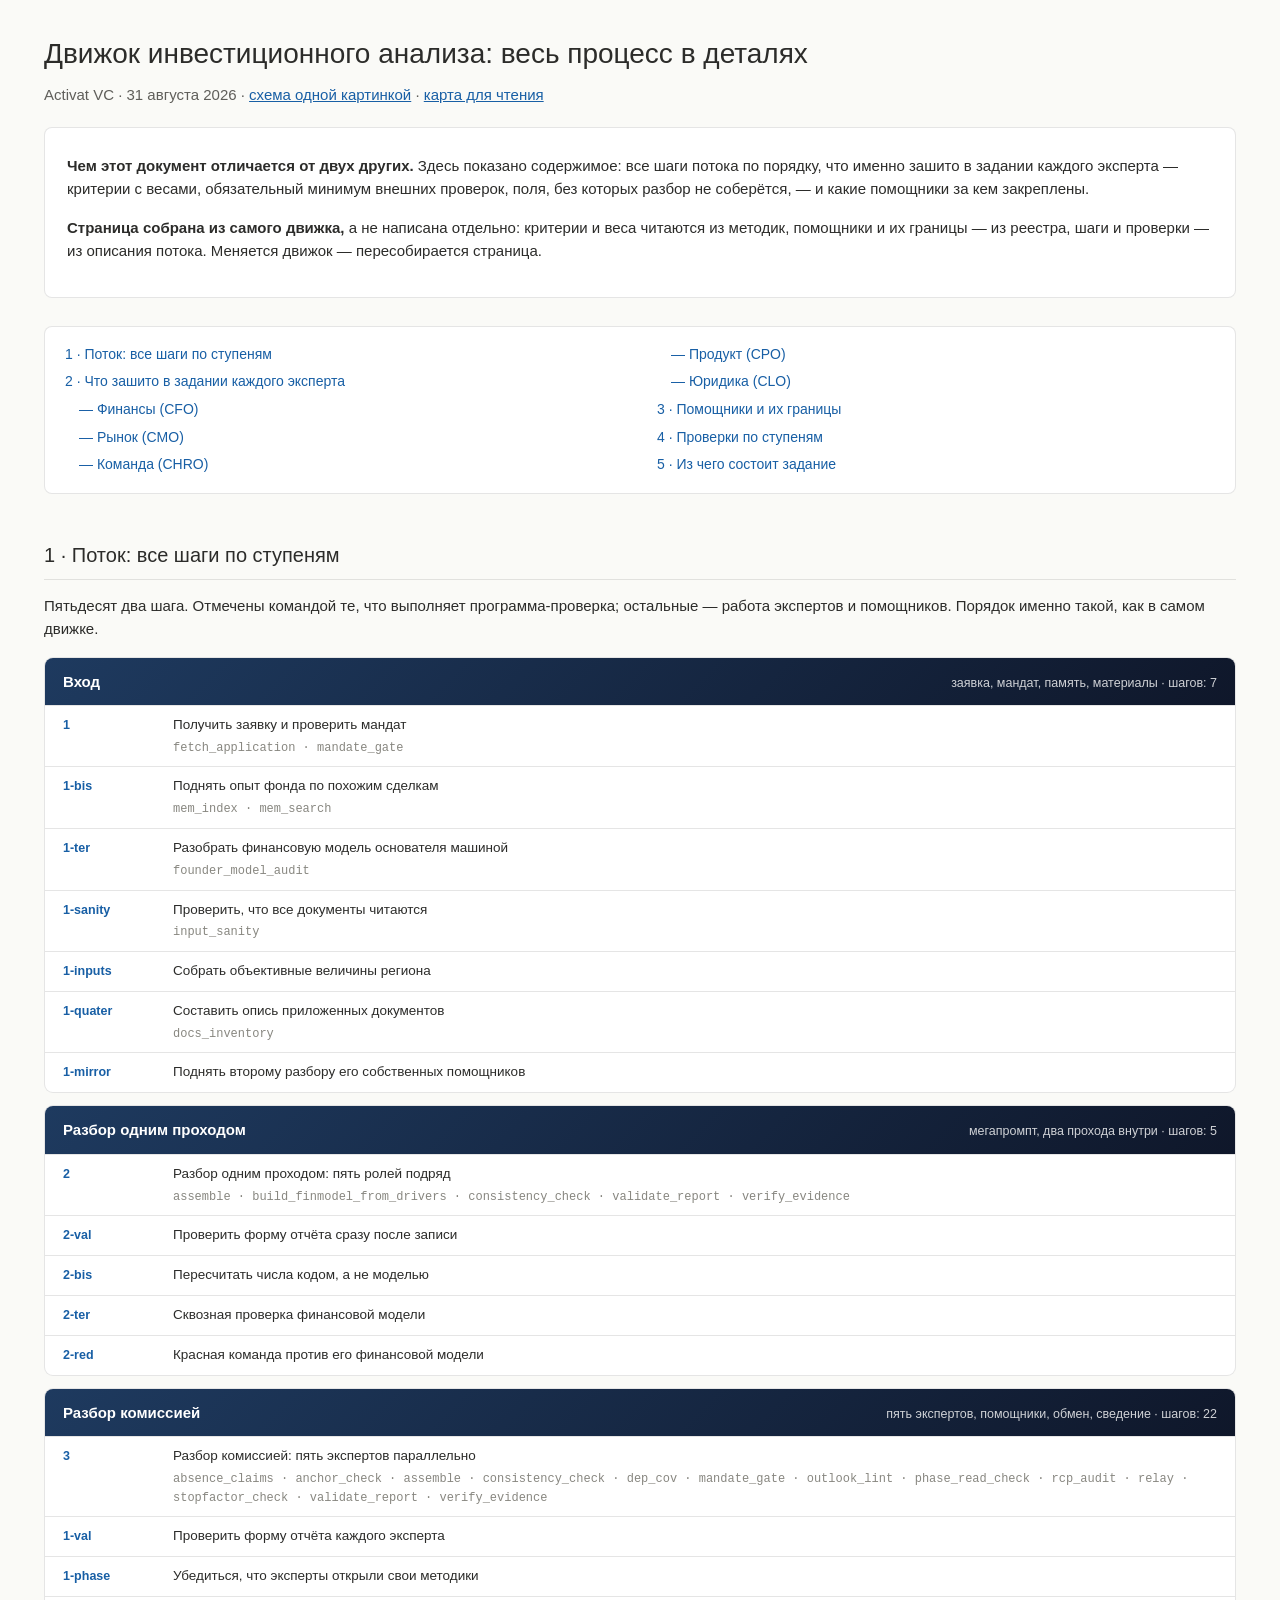
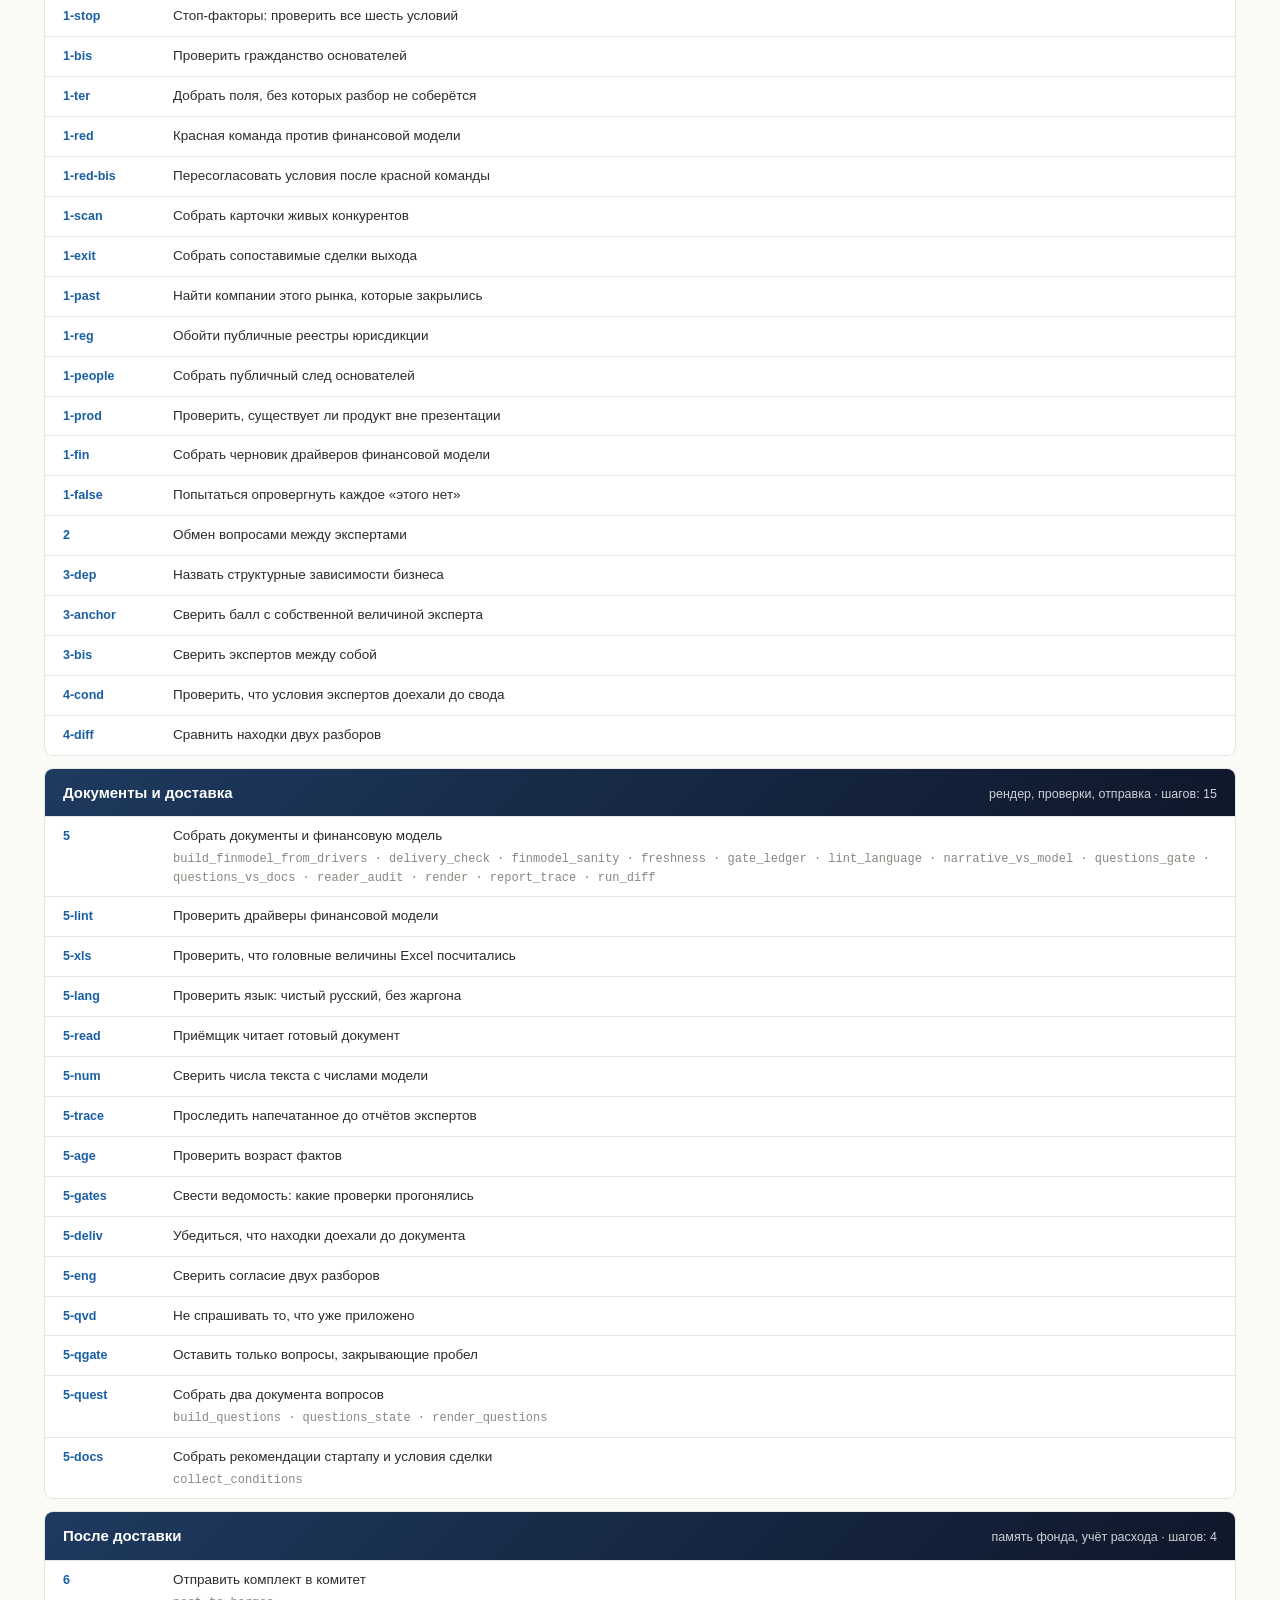
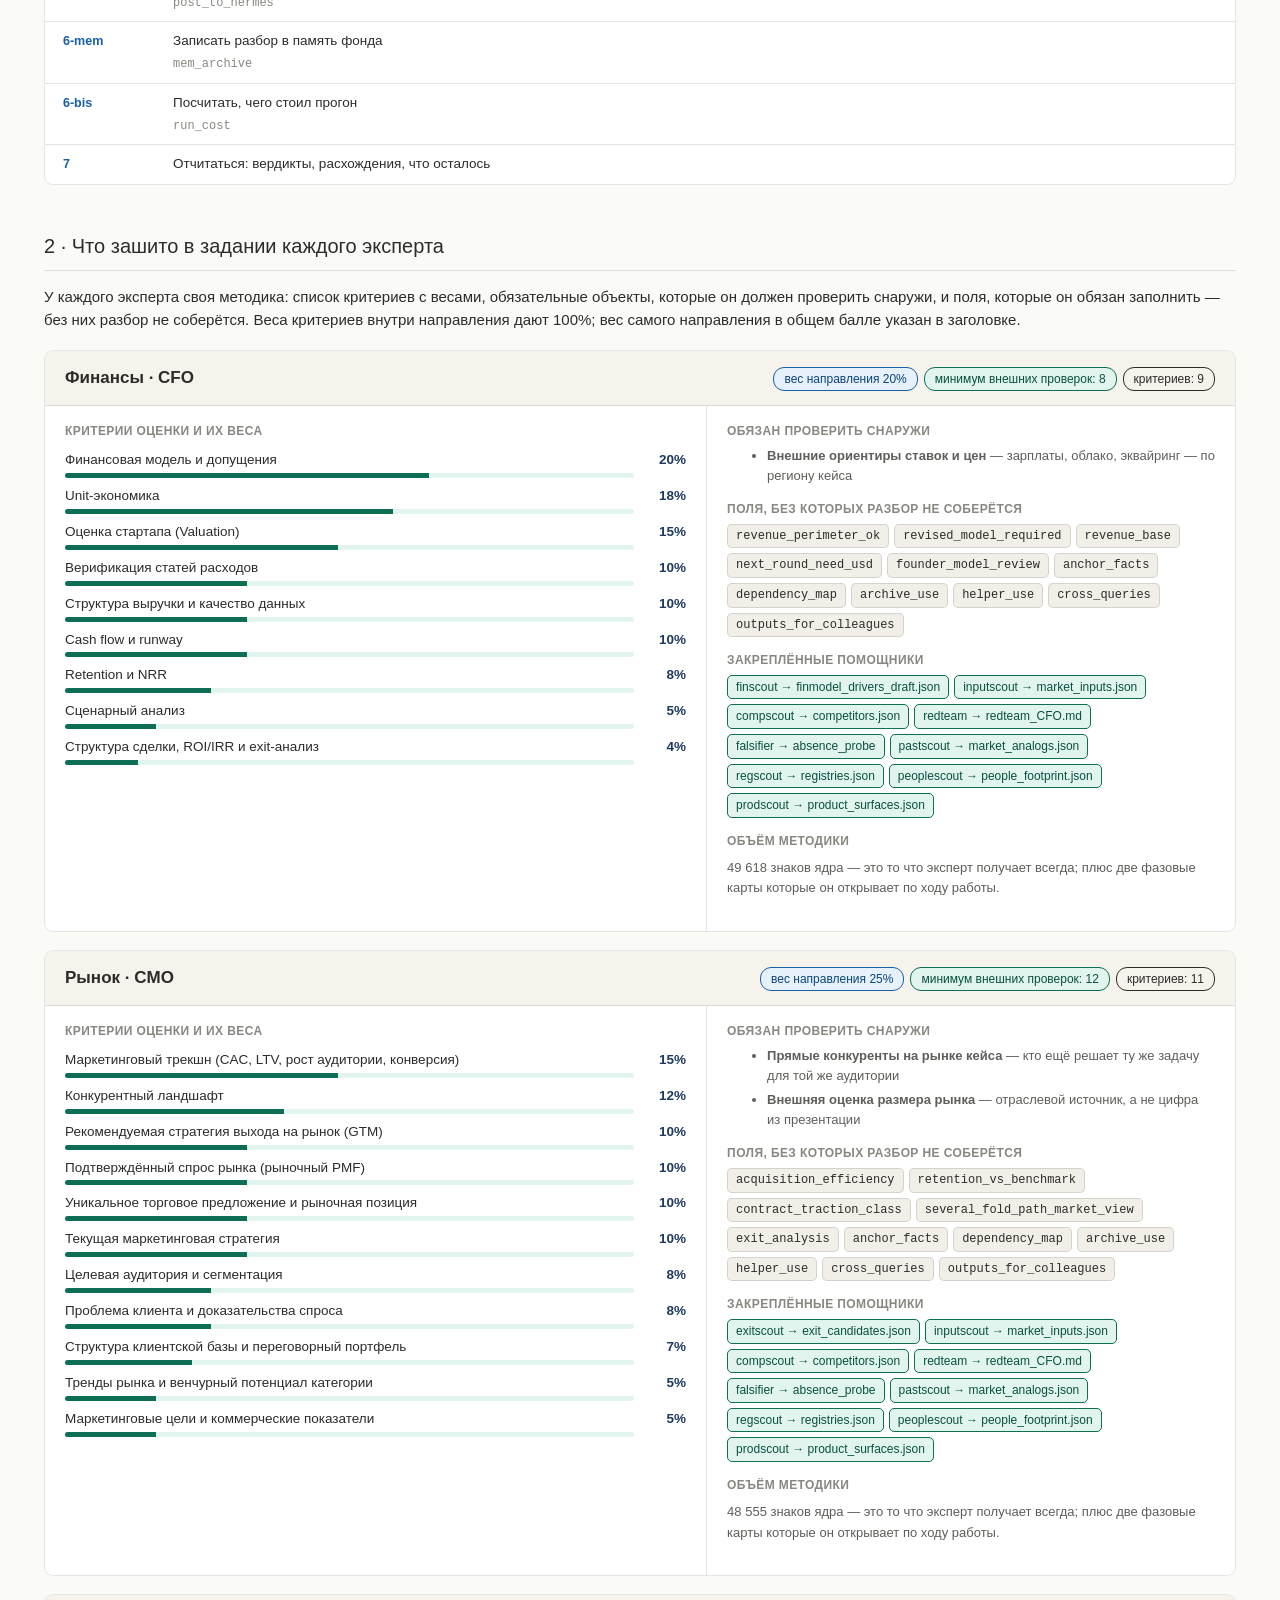
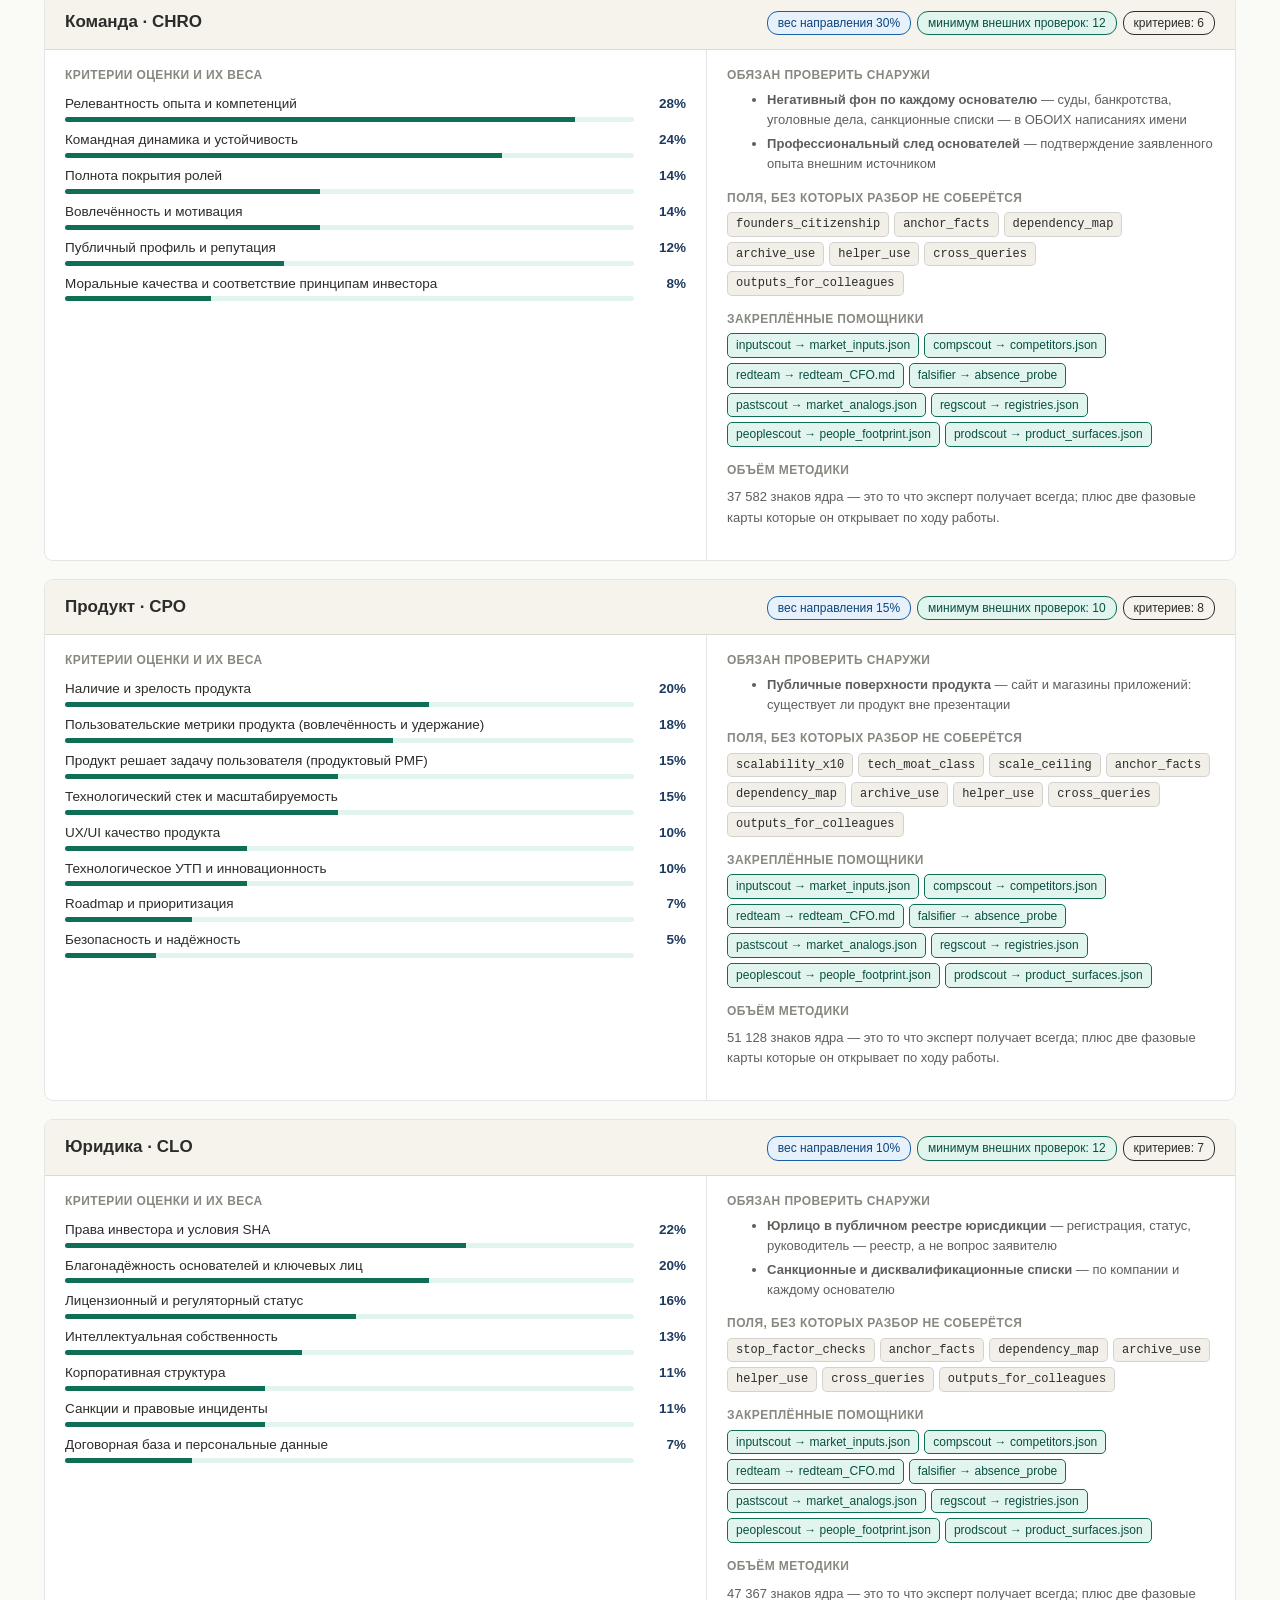
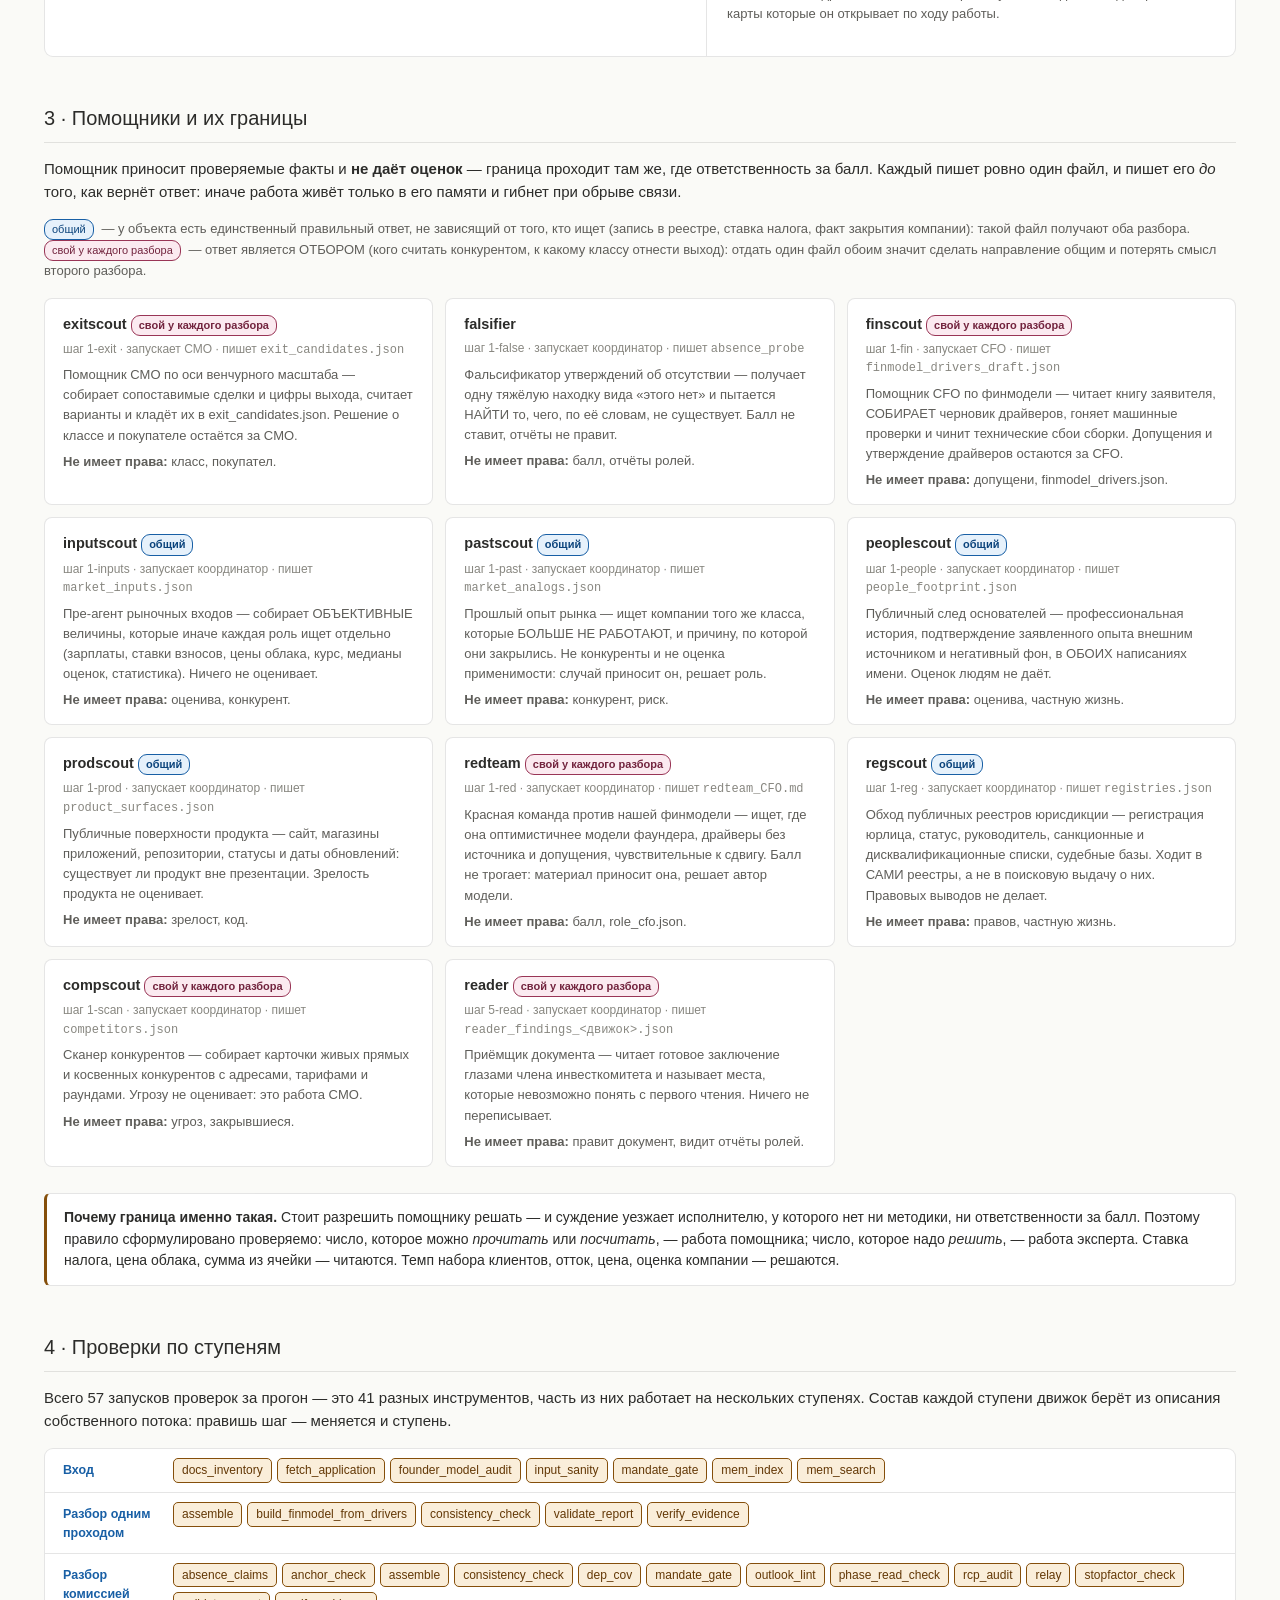
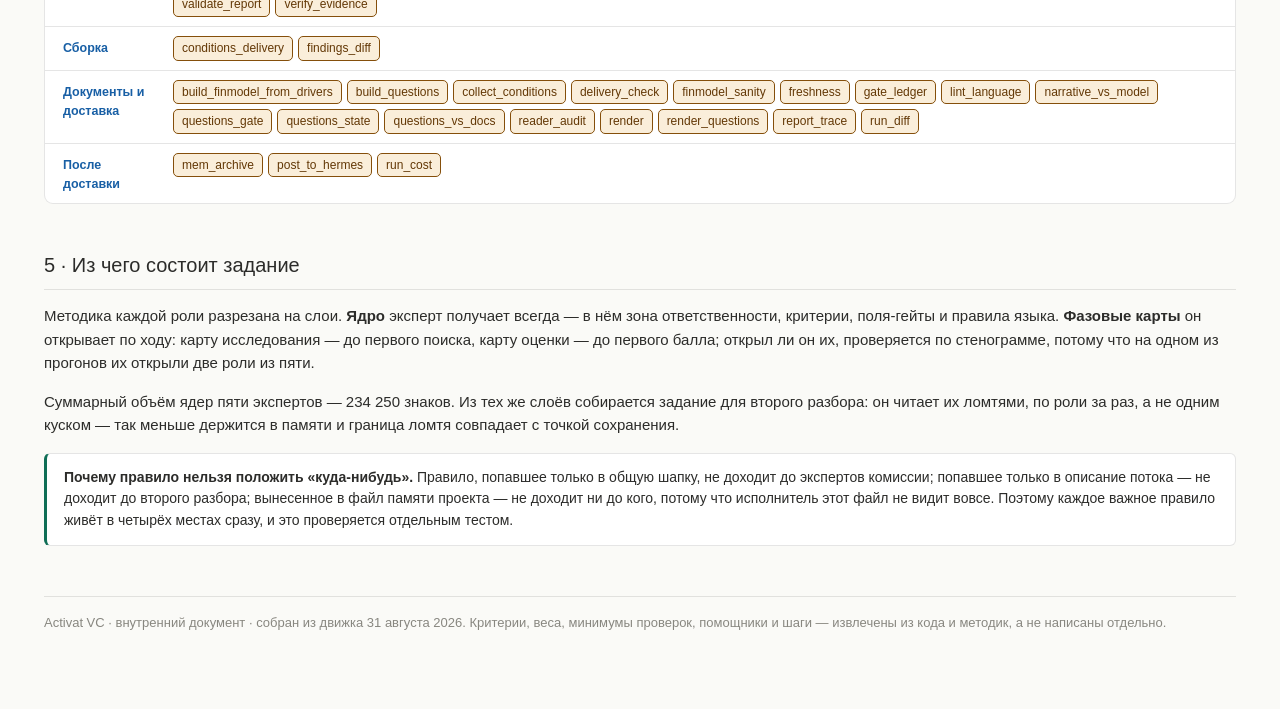
==== pages/activat-engines-detail/index.html @ 0c27314e "Детальная схема движка: весь поток, содержимое методик, помощники 53 шага по ступеням, карточка кажд" ====
<!doctype html><html lang="ru"><head><meta charset="utf-8"><meta name="viewport" content="width=device-width,initial-scale=1"><title>Activat VC — Движок в деталях</title><style>
:root{--bg:#FAFAF7;--surface:#FFFFFF;--text:#2C2C2A;--text-muted:#5F5E5A;--text-light:#888780;--border:rgba(0,0,0,0.1)}
*{box-sizing:border-box}body{margin:0;background:var(--bg)}
.root{font-family:-apple-system,BlinkMacSystemFont,"Segoe UI","Helvetica Neue",Arial,sans-serif;color:var(--text);max-width:1240px;margin:0 auto;padding:32px 24px 80px;font-size:15px;line-height:1.55}
h1{font-size:28px;font-weight:500;margin:0 0 8px}
h2{font-size:20px;font-weight:500;margin:46px 0 14px;border-bottom:1px solid var(--border);padding-bottom:8px}
h3{font-size:16px;font-weight:600;margin:22px 0 8px}
p{margin:8px 0 16px}
.subtitle{color:var(--text-muted);margin-bottom:20px}
a{color:#185FA5}
.intro-card{background:var(--surface);border:1px solid var(--border);border-radius:8px;padding:18px 22px;margin:16px 0 28px}
.toc{background:var(--surface);border:1px solid var(--border);border-radius:8px;padding:14px 20px;margin:0 0 30px;columns:2;column-gap:34px}
.toc a{display:block;padding:3px 0;font-size:14px;text-decoration:none;break-inside:avoid}
.toc a:hover{text-decoration:underline}
.stage{background:var(--surface);border:1px solid var(--border);border-radius:9px;margin:12px 0;overflow:hidden}
.stage-head{background:linear-gradient(135deg,#1e3a5f,#0f172a);color:#fff;padding:12px 18px;display:flex;justify-content:space-between;align-items:baseline;gap:12px;flex-wrap:wrap}
.stage-head b{font-size:15px;font-weight:600}
.stage-head span{font-size:12.5px;opacity:.8}
.step{display:grid;grid-template-columns:96px 1fr;gap:14px;padding:9px 18px;border-top:1px solid var(--border);align-items:baseline}
.step:first-of-type{border-top:0}
.step-id{font-size:12.5px;font-weight:600;color:#185FA5;font-variant-numeric:tabular-nums}
.step-t{font-size:13.5px}
.step-cmds{margin-top:3px;font-size:12px;color:var(--text-light);font-family:ui-monospace,SFMono-Regular,Menlo,monospace}
.rolecard{background:var(--surface);border:1px solid var(--border);border-radius:9px;margin:18px 0;overflow:hidden}
.rolehead{padding:14px 20px;border-bottom:1px solid var(--border);display:flex;justify-content:space-between;align-items:baseline;gap:14px;flex-wrap:wrap;background:#F5F3EC}
.rolehead b{font-size:17px}
.pill{display:inline-block;padding:2px 10px;border-radius:11px;font-size:12px;border:1px solid;margin-left:6px;white-space:nowrap}
.p-w{background:#E6F1FB;border-color:#185FA5;color:#0C447C}
.p-f{background:#E1F5EE;border-color:#0F6E56;color:#085041}
.grid2{display:grid;grid-template-columns:1.25fr 1fr;gap:0}
.col{padding:16px 20px}
.col+.col{border-left:1px solid var(--border)}
table.crit{width:100%;border-collapse:collapse;font-size:13.5px}
table.crit td{padding:4px 0;vertical-align:baseline}
table.crit td.wt{text-align:right;width:52px;color:#1e3a5f;font-weight:600;font-variant-numeric:tabular-nums}
.bar{height:5px;background:#E1F5EE;border-radius:3px;overflow:hidden;margin-top:2px}
.bar i{display:block;height:100%;background:#0F6E56}
.lbl{font-size:12px;font-weight:600;color:var(--text-light);text-transform:uppercase;letter-spacing:.4px;margin:14px 0 5px}
.lbl:first-child{margin-top:0}
.chips{display:flex;flex-wrap:wrap;gap:5px}
.chip{font-size:12px;padding:2px 8px;border-radius:5px;background:#F1EFE8;border:1px solid rgba(0,0,0,.12);font-family:ui-monospace,SFMono-Regular,Menlo,monospace}
.chip.h{background:#E1F5EE;border-color:#0F6E56;color:#085041;font-family:inherit}
.chip.c{background:#FAEEDA;border-color:#854F0B;color:#633806;font-family:inherit}
.covers{font-size:13px;color:var(--text-muted);margin:0}
.covers li{margin:4px 0}
.hlp{background:var(--surface);border:1px solid var(--border);border-radius:8px;padding:14px 18px}
.hlp h4{margin:0 0 4px;font-size:14.5px}
.hlp .meta{font-size:12px;color:var(--text-light);margin-bottom:6px}
.hlp p{margin:6px 0 0;font-size:13px;color:var(--text-muted)}
.hgrid{display:grid;grid-template-columns:repeat(auto-fill,minmax(300px,1fr));gap:12px;margin:14px 0 26px}
.tag{display:inline-block;font-size:11px;padding:1px 7px;border-radius:9px;border:1px solid;margin-right:4px}
.t-shared{background:#E6F1FB;border-color:#185FA5;color:#0C447C}
.t-per{background:#FBEAF0;border-color:#993556;color:#72243E}
.note{background:var(--surface);border:1px solid var(--border);border-left:3px solid #854F0B;border-radius:6px;padding:13px 17px;margin:16px 0;font-size:14px}
.note.good{border-left-color:#0F6E56}
.muted{color:var(--text-muted);font-size:13px}
.footer{margin-top:50px;padding-top:16px;border-top:1px solid var(--border);color:var(--text-light);font-size:13px}
@media(max-width:820px){.grid2{grid-template-columns:1fr}.col+.col{border-left:0;border-top:1px solid var(--border)}.toc{columns:1}}
</style></head><body><div class="root">
<h1>Движок инвестиционного анализа: весь процесс в деталях</h1>
<p class="subtitle">Activat VC · 31 августа 2026 · <a href="../activat-engines-scheme/">схема одной картинкой</a> · <a href="../activat-engines-map/">карта для чтения</a></p>
<div class="intro-card"><p><strong>Чем этот документ отличается от двух других.</strong> Здесь показано содержимое: все шаги потока по порядку, что именно зашито в задании каждого эксперта — критерии с весами, обязательный минимум внешних проверок, поля, без которых разбор не соберётся, — и какие помощники за кем закреплены.</p><p><strong>Страница собрана из самого движка,</strong> а не написана отдельно: критерии и веса читаются из методик, помощники и их границы — из реестра, шаги и проверки — из описания потока. Меняется движок — пересобирается страница.</p></div>
<div class="toc">
<a href="#flow">1 · Поток: все шаги по ступеням</a>
<a href="#roles">2 · Что зашито в задании каждого эксперта</a>
<a href="#r-CFO" style="padding-left:14px">— Финансы (CFO)</a>
<a href="#r-CMO" style="padding-left:14px">— Рынок (CMO)</a>
<a href="#r-CHRO" style="padding-left:14px">— Команда (CHRO)</a>
<a href="#r-CPO" style="padding-left:14px">— Продукт (CPO)</a>
<a href="#r-CLO" style="padding-left:14px">— Юридика (CLO)</a>
<a href="#helpers">3 · Помощники и их границы</a>
<a href="#gates">4 · Проверки по ступеням</a>
<a href="#prompt">5 · Из чего состоит задание</a>
</div>
<h2 id="flow">1 · Поток: все шаги по ступеням</h2>
<p>Пятьдесят два шага. Отмечены командой те, что выполняет программа-проверка; остальные — работа экспертов и помощников. Порядок именно такой, как в самом движке.</p>
<div class="stage">
<div class="stage-head"><b>Вход</b><span>заявка, мандат, память, материалы · шагов: 7</span></div>
<div class="step">
<div class="step-id">1</div>
<div><div class="step-t">Получить заявку и проверить мандат</div><div class="step-cmds">fetch_application · mandate_gate</div></div>
</div>
<div class="step">
<div class="step-id">1-bis</div>
<div><div class="step-t">Поднять опыт фонда по похожим сделкам</div><div class="step-cmds">mem_index · mem_search</div></div>
</div>
<div class="step">
<div class="step-id">1-ter</div>
<div><div class="step-t">Разобрать финансовую модель основателя машиной</div><div class="step-cmds">founder_model_audit</div></div>
</div>
<div class="step">
<div class="step-id">1-sanity</div>
<div><div class="step-t">Проверить, что все документы читаются</div><div class="step-cmds">input_sanity</div></div>
</div>
<div class="step">
<div class="step-id">1-inputs</div>
<div><div class="step-t">Собрать объективные величины региона</div></div>
</div>
<div class="step">
<div class="step-id">1-quater</div>
<div><div class="step-t">Составить опись приложенных документов</div><div class="step-cmds">docs_inventory</div></div>
</div>
<div class="step">
<div class="step-id">1-mirror</div>
<div><div class="step-t">Поднять второму разбору его собственных помощников</div></div>
</div>
</div>
<div class="stage">
<div class="stage-head"><b>Разбор одним проходом</b><span>мегапромпт, два прохода внутри · шагов: 5</span></div>
<div class="step">
<div class="step-id">2</div>
<div><div class="step-t">Разбор одним проходом: пять ролей подряд</div><div class="step-cmds">assemble · build_finmodel_from_drivers · consistency_check · validate_report · verify_evidence</div></div>
</div>
<div class="step">
<div class="step-id">2-val</div>
<div><div class="step-t">Проверить форму отчёта сразу после записи</div></div>
</div>
<div class="step">
<div class="step-id">2-bis</div>
<div><div class="step-t">Пересчитать числа кодом, а не моделью</div></div>
</div>
<div class="step">
<div class="step-id">2-ter</div>
<div><div class="step-t">Сквозная проверка финансовой модели</div></div>
</div>
<div class="step">
<div class="step-id">2-red</div>
<div><div class="step-t">Красная команда против его финансовой модели</div></div>
</div>
</div>
<div class="stage">
<div class="stage-head"><b>Разбор комиссией</b><span>пять экспертов, помощники, обмен, сведение · шагов: 22</span></div>
<div class="step">
<div class="step-id">3</div>
<div><div class="step-t">Разбор комиссией: пять экспертов параллельно</div><div class="step-cmds">absence_claims · anchor_check · assemble · consistency_check · dep_cov · mandate_gate · outlook_lint · phase_read_check · rcp_audit · relay · stopfactor_check · validate_report · verify_evidence</div></div>
</div>
<div class="step">
<div class="step-id">1-val</div>
<div><div class="step-t">Проверить форму отчёта каждого эксперта</div></div>
</div>
<div class="step">
<div class="step-id">1-phase</div>
<div><div class="step-t">Убедиться, что эксперты открыли свои методики</div></div>
</div>
<div class="step">
<div class="step-id">1-stop</div>
<div><div class="step-t">Стоп-факторы: проверить все шесть условий</div></div>
</div>
<div class="step">
<div class="step-id">1-bis</div>
<div><div class="step-t">Проверить гражданство основателей</div></div>
</div>
<div class="step">
<div class="step-id">1-ter</div>
<div><div class="step-t">Добрать поля, без которых разбор не соберётся</div></div>
</div>
<div class="step">
<div class="step-id">1-red</div>
<div><div class="step-t">Красная команда против финансовой модели</div></div>
</div>
<div class="step">
<div class="step-id">1-red-bis</div>
<div><div class="step-t">Пересогласовать условия после красной команды</div></div>
</div>
<div class="step">
<div class="step-id">1-scan</div>
<div><div class="step-t">Собрать карточки живых конкурентов</div></div>
</div>
<div class="step">
<div class="step-id">1-exit</div>
<div><div class="step-t">Собрать сопоставимые сделки выхода</div></div>
</div>
<div class="step">
<div class="step-id">1-past</div>
<div><div class="step-t">Найти компании этого рынка, которые закрылись</div></div>
</div>
<div class="step">
<div class="step-id">1-reg</div>
<div><div class="step-t">Обойти публичные реестры юрисдикции</div></div>
</div>
<div class="step">
<div class="step-id">1-people</div>
<div><div class="step-t">Собрать публичный след основателей</div></div>
</div>
<div class="step">
<div class="step-id">1-prod</div>
<div><div class="step-t">Проверить, существует ли продукт вне презентации</div></div>
</div>
<div class="step">
<div class="step-id">1-fin</div>
<div><div class="step-t">Собрать черновик драйверов финансовой модели</div></div>
</div>
<div class="step">
<div class="step-id">1-false</div>
<div><div class="step-t">Попытаться опровергнуть каждое «этого нет»</div></div>
</div>
<div class="step">
<div class="step-id">2</div>
<div><div class="step-t">Обмен вопросами между экспертами</div></div>
</div>
<div class="step">
<div class="step-id">3-dep</div>
<div><div class="step-t">Назвать структурные зависимости бизнеса</div></div>
</div>
<div class="step">
<div class="step-id">3-anchor</div>
<div><div class="step-t">Сверить балл с собственной величиной эксперта</div></div>
</div>
<div class="step">
<div class="step-id">3-bis</div>
<div><div class="step-t">Сверить экспертов между собой</div></div>
</div>
<div class="step">
<div class="step-id">4-cond</div>
<div><div class="step-t">Проверить, что условия экспертов доехали до свода</div></div>
</div>
<div class="step">
<div class="step-id">4-diff</div>
<div><div class="step-t">Сравнить находки двух разборов</div></div>
</div>
</div>
<div class="stage">
<div class="stage-head"><b>Документы и доставка</b><span>рендер, проверки, отправка · шагов: 15</span></div>
<div class="step">
<div class="step-id">5</div>
<div><div class="step-t">Собрать документы и финансовую модель</div><div class="step-cmds">build_finmodel_from_drivers · delivery_check · finmodel_sanity · freshness · gate_ledger · lint_language · narrative_vs_model · questions_gate · questions_vs_docs · reader_audit · render · report_trace · run_diff</div></div>
</div>
<div class="step">
<div class="step-id">5-lint</div>
<div><div class="step-t">Проверить драйверы финансовой модели</div></div>
</div>
<div class="step">
<div class="step-id">5-xls</div>
<div><div class="step-t">Проверить, что головные величины Excel посчитались</div></div>
</div>
<div class="step">
<div class="step-id">5-lang</div>
<div><div class="step-t">Проверить язык: чистый русский, без жаргона</div></div>
</div>
<div class="step">
<div class="step-id">5-read</div>
<div><div class="step-t">Приёмщик читает готовый документ</div></div>
</div>
<div class="step">
<div class="step-id">5-num</div>
<div><div class="step-t">Сверить числа текста с числами модели</div></div>
</div>
<div class="step">
<div class="step-id">5-trace</div>
<div><div class="step-t">Проследить напечатанное до отчётов экспертов</div></div>
</div>
<div class="step">
<div class="step-id">5-age</div>
<div><div class="step-t">Проверить возраст фактов</div></div>
</div>
<div class="step">
<div class="step-id">5-gates</div>
<div><div class="step-t">Свести ведомость: какие проверки прогонялись</div></div>
</div>
<div class="step">
<div class="step-id">5-deliv</div>
<div><div class="step-t">Убедиться, что находки доехали до документа</div></div>
</div>
<div class="step">
<div class="step-id">5-eng</div>
<div><div class="step-t">Сверить согласие двух разборов</div></div>
</div>
<div class="step">
<div class="step-id">5-qvd</div>
<div><div class="step-t">Не спрашивать то, что уже приложено</div></div>
</div>
<div class="step">
<div class="step-id">5-qgate</div>
<div><div class="step-t">Оставить только вопросы, закрывающие пробел</div></div>
</div>
<div class="step">
<div class="step-id">5-quest</div>
<div><div class="step-t">Собрать два документа вопросов</div><div class="step-cmds">build_questions · questions_state · render_questions</div></div>
</div>
<div class="step">
<div class="step-id">5-docs</div>
<div><div class="step-t">Собрать рекомендации стартапу и условия сделки</div><div class="step-cmds">collect_conditions</div></div>
</div>
</div>
<div class="stage">
<div class="stage-head"><b>После доставки</b><span>память фонда, учёт расхода · шагов: 4</span></div>
<div class="step">
<div class="step-id">6</div>
<div><div class="step-t">Отправить комплект в комитет</div><div class="step-cmds">post_to_hermes</div></div>
</div>
<div class="step">
<div class="step-id">6-mem</div>
<div><div class="step-t">Записать разбор в память фонда</div><div class="step-cmds">mem_archive</div></div>
</div>
<div class="step">
<div class="step-id">6-bis</div>
<div><div class="step-t">Посчитать, чего стоил прогон</div><div class="step-cmds">run_cost</div></div>
</div>
<div class="step">
<div class="step-id">7</div>
<div><div class="step-t">Отчитаться: вердикты, расхождения, что осталось</div></div>
</div>
</div>
<h2 id="roles">2 · Что зашито в задании каждого эксперта</h2>
<p>У каждого эксперта своя методика: список критериев с весами, обязательные объекты, которые он должен проверить снаружи, и поля, которые он обязан заполнить — без них разбор не соберётся. Веса критериев внутри направления дают 100%; вес самого направления в общем балле указан в заголовке.</p>
<div class="rolecard" id="r-CFO">
<div class="rolehead"><b>Финансы · CFO</b><div><span class="pill p-w">вес направления 20%</span><span class="pill p-f">минимум внешних проверок: 8</span><span class="pill">критериев: 9</span></div></div>
<div class="grid2">
<div class="col"><div class="lbl">критерии оценки и их веса</div><table class="crit">
<tr><td>Финансовая модель и допущения<div class="bar"><i style="width:64.0%"></i></div></td><td class="wt">20%</td></tr>
<tr><td>Unit-экономика<div class="bar"><i style="width:57.6%"></i></div></td><td class="wt">18%</td></tr>
<tr><td>Оценка стартапа (Valuation)<div class="bar"><i style="width:48.0%"></i></div></td><td class="wt">15%</td></tr>
<tr><td>Верификация статей расходов<div class="bar"><i style="width:32.0%"></i></div></td><td class="wt">10%</td></tr>
<tr><td>Структура выручки и качество данных<div class="bar"><i style="width:32.0%"></i></div></td><td class="wt">10%</td></tr>
<tr><td>Cash flow и runway<div class="bar"><i style="width:32.0%"></i></div></td><td class="wt">10%</td></tr>
<tr><td>Retention и NRR<div class="bar"><i style="width:25.6%"></i></div></td><td class="wt">8%</td></tr>
<tr><td>Сценарный анализ<div class="bar"><i style="width:16.0%"></i></div></td><td class="wt">5%</td></tr>
<tr><td>Структура сделки, ROI/IRR и exit-анализ<div class="bar"><i style="width:12.8%"></i></div></td><td class="wt">4%</td></tr>
</table></div>
<div class="col">
<div class="lbl">обязан проверить снаружи</div><ul class="covers">
<li><b>Внешние ориентиры ставок и цен</b> — зарплаты, облако, эквайринг — по региону кейса</li>
</ul>
<div class="lbl">поля, без которых разбор не соберётся</div><div class="chips">
<span class="chip">revenue_perimeter_ok</span>
<span class="chip">revised_model_required</span>
<span class="chip">revenue_base</span>
<span class="chip">next_round_need_usd</span>
<span class="chip">founder_model_review</span>
<span class="chip">anchor_facts</span>
<span class="chip">dependency_map</span>
<span class="chip">archive_use</span>
<span class="chip">helper_use</span>
<span class="chip">cross_queries</span>
<span class="chip">outputs_for_colleagues</span>
</div>
<div class="lbl">закреплённые помощники</div><div class="chips">
<span class="chip h">finscout → finmodel_drivers_draft.json</span>
<span class="chip h">inputscout → market_inputs.json</span>
<span class="chip h">compscout → competitors.json</span>
<span class="chip h">redteam → redteam_CFO.md</span>
<span class="chip h">falsifier → absence_probe</span>
<span class="chip h">pastscout → market_analogs.json</span>
<span class="chip h">regscout → registries.json</span>
<span class="chip h">peoplescout → people_footprint.json</span>
<span class="chip h">prodscout → product_surfaces.json</span>
</div>
<div class="lbl">объём методики</div><p class="muted">49 618 знаков ядра — это то  что эксперт получает всегда; плюс две фазовые карты  которые он открывает по ходу работы.</p>
</div></div></div>
<div class="rolecard" id="r-CMO">
<div class="rolehead"><b>Рынок · CMO</b><div><span class="pill p-w">вес направления 25%</span><span class="pill p-f">минимум внешних проверок: 12</span><span class="pill">критериев: 11</span></div></div>
<div class="grid2">
<div class="col"><div class="lbl">критерии оценки и их веса</div><table class="crit">
<tr><td>Маркетинговый трекшн (CAC, LTV, рост аудитории, конверсия)<div class="bar"><i style="width:48.0%"></i></div></td><td class="wt">15%</td></tr>
<tr><td>Конкурентный ландшафт<div class="bar"><i style="width:38.400000000000006%"></i></div></td><td class="wt">12%</td></tr>
<tr><td>Рекомендуемая стратегия выхода на рынок (GTM)<div class="bar"><i style="width:32.0%"></i></div></td><td class="wt">10%</td></tr>
<tr><td>Подтверждённый спрос рынка (рыночный PMF)<div class="bar"><i style="width:32.0%"></i></div></td><td class="wt">10%</td></tr>
<tr><td>Уникальное торговое предложение и рыночная позиция<div class="bar"><i style="width:32.0%"></i></div></td><td class="wt">10%</td></tr>
<tr><td>Текущая маркетинговая стратегия<div class="bar"><i style="width:32.0%"></i></div></td><td class="wt">10%</td></tr>
<tr><td>Целевая аудитория и сегментация<div class="bar"><i style="width:25.6%"></i></div></td><td class="wt">8%</td></tr>
<tr><td>Проблема клиента и доказательства спроса<div class="bar"><i style="width:25.6%"></i></div></td><td class="wt">8%</td></tr>
<tr><td>Структура клиентской базы и переговорный портфель<div class="bar"><i style="width:22.400000000000002%"></i></div></td><td class="wt">7%</td></tr>
<tr><td>Тренды рынка и венчурный потенциал категории<div class="bar"><i style="width:16.0%"></i></div></td><td class="wt">5%</td></tr>
<tr><td>Маркетинговые цели и коммерческие показатели<div class="bar"><i style="width:16.0%"></i></div></td><td class="wt">5%</td></tr>
</table></div>
<div class="col">
<div class="lbl">обязан проверить снаружи</div><ul class="covers">
<li><b>Прямые конкуренты на рынке кейса</b> — кто ещё решает ту же задачу для той же аудитории</li>
<li><b>Внешняя оценка размера рынка</b> — отраслевой источник, а не цифра из презентации</li>
</ul>
<div class="lbl">поля, без которых разбор не соберётся</div><div class="chips">
<span class="chip">acquisition_efficiency</span>
<span class="chip">retention_vs_benchmark</span>
<span class="chip">contract_traction_class</span>
<span class="chip">several_fold_path_market_view</span>
<span class="chip">exit_analysis</span>
<span class="chip">anchor_facts</span>
<span class="chip">dependency_map</span>
<span class="chip">archive_use</span>
<span class="chip">helper_use</span>
<span class="chip">cross_queries</span>
<span class="chip">outputs_for_colleagues</span>
</div>
<div class="lbl">закреплённые помощники</div><div class="chips">
<span class="chip h">exitscout → exit_candidates.json</span>
<span class="chip h">inputscout → market_inputs.json</span>
<span class="chip h">compscout → competitors.json</span>
<span class="chip h">redteam → redteam_CFO.md</span>
<span class="chip h">falsifier → absence_probe</span>
<span class="chip h">pastscout → market_analogs.json</span>
<span class="chip h">regscout → registries.json</span>
<span class="chip h">peoplescout → people_footprint.json</span>
<span class="chip h">prodscout → product_surfaces.json</span>
</div>
<div class="lbl">объём методики</div><p class="muted">48 555 знаков ядра — это то  что эксперт получает всегда; плюс две фазовые карты  которые он открывает по ходу работы.</p>
</div></div></div>
<div class="rolecard" id="r-CHRO">
<div class="rolehead"><b>Команда · CHRO</b><div><span class="pill p-w">вес направления 30%</span><span class="pill p-f">минимум внешних проверок: 12</span><span class="pill">критериев: 6</span></div></div>
<div class="grid2">
<div class="col"><div class="lbl">критерии оценки и их веса</div><table class="crit">
<tr><td>Релевантность опыта и компетенций<div class="bar"><i style="width:89.60000000000001%"></i></div></td><td class="wt">28%</td></tr>
<tr><td>Командная динамика и устойчивость<div class="bar"><i style="width:76.80000000000001%"></i></div></td><td class="wt">24%</td></tr>
<tr><td>Полнота покрытия ролей<div class="bar"><i style="width:44.800000000000004%"></i></div></td><td class="wt">14%</td></tr>
<tr><td>Вовлечённость и мотивация<div class="bar"><i style="width:44.800000000000004%"></i></div></td><td class="wt">14%</td></tr>
<tr><td>Публичный профиль и репутация<div class="bar"><i style="width:38.400000000000006%"></i></div></td><td class="wt">12%</td></tr>
<tr><td>Моральные качества и соответствие принципам инвестора<div class="bar"><i style="width:25.6%"></i></div></td><td class="wt">8%</td></tr>
</table></div>
<div class="col">
<div class="lbl">обязан проверить снаружи</div><ul class="covers">
<li><b>Негативный фон по каждому основателю</b> — суды, банкротства, уголовные дела, санкционные списки — в ОБОИХ написаниях имени</li>
<li><b>Профессиональный след основателей</b> — подтверждение заявленного опыта внешним источником</li>
</ul>
<div class="lbl">поля, без которых разбор не соберётся</div><div class="chips">
<span class="chip">founders_citizenship</span>
<span class="chip">anchor_facts</span>
<span class="chip">dependency_map</span>
<span class="chip">archive_use</span>
<span class="chip">helper_use</span>
<span class="chip">cross_queries</span>
<span class="chip">outputs_for_colleagues</span>
</div>
<div class="lbl">закреплённые помощники</div><div class="chips">
<span class="chip h">inputscout → market_inputs.json</span>
<span class="chip h">compscout → competitors.json</span>
<span class="chip h">redteam → redteam_CFO.md</span>
<span class="chip h">falsifier → absence_probe</span>
<span class="chip h">pastscout → market_analogs.json</span>
<span class="chip h">regscout → registries.json</span>
<span class="chip h">peoplescout → people_footprint.json</span>
<span class="chip h">prodscout → product_surfaces.json</span>
</div>
<div class="lbl">объём методики</div><p class="muted">37 582 знаков ядра — это то  что эксперт получает всегда; плюс две фазовые карты  которые он открывает по ходу работы.</p>
</div></div></div>
<div class="rolecard" id="r-CPO">
<div class="rolehead"><b>Продукт · CPO</b><div><span class="pill p-w">вес направления 15%</span><span class="pill p-f">минимум внешних проверок: 10</span><span class="pill">критериев: 8</span></div></div>
<div class="grid2">
<div class="col"><div class="lbl">критерии оценки и их веса</div><table class="crit">
<tr><td>Наличие и зрелость продукта<div class="bar"><i style="width:64.0%"></i></div></td><td class="wt">20%</td></tr>
<tr><td>Пользовательские метрики продукта (вовлечённость и удержание)<div class="bar"><i style="width:57.6%"></i></div></td><td class="wt">18%</td></tr>
<tr><td>Продукт решает задачу пользователя (продуктовый PMF)<div class="bar"><i style="width:48.0%"></i></div></td><td class="wt">15%</td></tr>
<tr><td>Технологический стек и масштабируемость<div class="bar"><i style="width:48.0%"></i></div></td><td class="wt">15%</td></tr>
<tr><td>UX/UI качество продукта<div class="bar"><i style="width:32.0%"></i></div></td><td class="wt">10%</td></tr>
<tr><td>Технологическое УТП и инновационность<div class="bar"><i style="width:32.0%"></i></div></td><td class="wt">10%</td></tr>
<tr><td>Roadmap и приоритизация<div class="bar"><i style="width:22.400000000000002%"></i></div></td><td class="wt">7%</td></tr>
<tr><td>Безопасность и надёжность<div class="bar"><i style="width:16.0%"></i></div></td><td class="wt">5%</td></tr>
</table></div>
<div class="col">
<div class="lbl">обязан проверить снаружи</div><ul class="covers">
<li><b>Публичные поверхности продукта</b> — сайт и магазины приложений: существует ли продукт вне презентации</li>
</ul>
<div class="lbl">поля, без которых разбор не соберётся</div><div class="chips">
<span class="chip">scalability_x10</span>
<span class="chip">tech_moat_class</span>
<span class="chip">scale_ceiling</span>
<span class="chip">anchor_facts</span>
<span class="chip">dependency_map</span>
<span class="chip">archive_use</span>
<span class="chip">helper_use</span>
<span class="chip">cross_queries</span>
<span class="chip">outputs_for_colleagues</span>
</div>
<div class="lbl">закреплённые помощники</div><div class="chips">
<span class="chip h">inputscout → market_inputs.json</span>
<span class="chip h">compscout → competitors.json</span>
<span class="chip h">redteam → redteam_CFO.md</span>
<span class="chip h">falsifier → absence_probe</span>
<span class="chip h">pastscout → market_analogs.json</span>
<span class="chip h">regscout → registries.json</span>
<span class="chip h">peoplescout → people_footprint.json</span>
<span class="chip h">prodscout → product_surfaces.json</span>
</div>
<div class="lbl">объём методики</div><p class="muted">51 128 знаков ядра — это то  что эксперт получает всегда; плюс две фазовые карты  которые он открывает по ходу работы.</p>
</div></div></div>
<div class="rolecard" id="r-CLO">
<div class="rolehead"><b>Юридика · CLO</b><div><span class="pill p-w">вес направления 10%</span><span class="pill p-f">минимум внешних проверок: 12</span><span class="pill">критериев: 7</span></div></div>
<div class="grid2">
<div class="col"><div class="lbl">критерии оценки и их веса</div><table class="crit">
<tr><td>Права инвестора и условия SHA<div class="bar"><i style="width:70.4%"></i></div></td><td class="wt">22%</td></tr>
<tr><td>Благонадёжность основателей и ключевых лиц<div class="bar"><i style="width:64.0%"></i></div></td><td class="wt">20%</td></tr>
<tr><td>Лицензионный и регуляторный статус<div class="bar"><i style="width:51.2%"></i></div></td><td class="wt">16%</td></tr>
<tr><td>Интеллектуальная собственность<div class="bar"><i style="width:41.6%"></i></div></td><td class="wt">13%</td></tr>
<tr><td>Корпоративная структура<div class="bar"><i style="width:35.2%"></i></div></td><td class="wt">11%</td></tr>
<tr><td>Санкции и правовые инциденты<div class="bar"><i style="width:35.2%"></i></div></td><td class="wt">11%</td></tr>
<tr><td>Договорная база и персональные данные<div class="bar"><i style="width:22.400000000000002%"></i></div></td><td class="wt">7%</td></tr>
</table></div>
<div class="col">
<div class="lbl">обязан проверить снаружи</div><ul class="covers">
<li><b>Юрлицо в публичном реестре юрисдикции</b> — регистрация, статус, руководитель — реестр, а не вопрос заявителю</li>
<li><b>Санкционные и дисквалификационные списки</b> — по компании и каждому основателю</li>
</ul>
<div class="lbl">поля, без которых разбор не соберётся</div><div class="chips">
<span class="chip">stop_factor_checks</span>
<span class="chip">anchor_facts</span>
<span class="chip">dependency_map</span>
<span class="chip">archive_use</span>
<span class="chip">helper_use</span>
<span class="chip">cross_queries</span>
<span class="chip">outputs_for_colleagues</span>
</div>
<div class="lbl">закреплённые помощники</div><div class="chips">
<span class="chip h">inputscout → market_inputs.json</span>
<span class="chip h">compscout → competitors.json</span>
<span class="chip h">redteam → redteam_CFO.md</span>
<span class="chip h">falsifier → absence_probe</span>
<span class="chip h">pastscout → market_analogs.json</span>
<span class="chip h">regscout → registries.json</span>
<span class="chip h">peoplescout → people_footprint.json</span>
<span class="chip h">prodscout → product_surfaces.json</span>
</div>
<div class="lbl">объём методики</div><p class="muted">47 367 знаков ядра — это то  что эксперт получает всегда; плюс две фазовые карты  которые он открывает по ходу работы.</p>
</div></div></div>
<h2 id="helpers">3 · Помощники и их границы</h2>
<p>Помощник приносит проверяемые факты и <strong>не даёт оценок</strong> — граница проходит там же, где ответственность за балл. Каждый пишет ровно один файл, и пишет его <em>до</em> того, как вернёт ответ: иначе работа живёт только в его памяти и гибнет при обрыве связи.</p>
<p class="muted"><span class="tag t-shared">общий</span> — у объекта есть единственный правильный ответ, не зависящий от того, кто ищет (запись в реестре, ставка налога, факт закрытия компании): такой файл получают оба разбора. <span class="tag t-per">свой у каждого разбора</span> — ответ является ОТБОРОМ (кого считать конкурентом, к какому классу отнести выход): отдать один файл обоим значит сделать направление общим и потерять смысл второго разбора.</p>
<div class="hgrid">
<div class="hlp">
<h4>exitscout <span class="tag t-per">свой у каждого разбора</span></h4>
<div class="meta">шаг 1-exit · запускает CMO · пишет <code>exit_candidates.json</code></div>
<p>Помощник CMO по оси венчурного масштаба — собирает сопоставимые сделки и цифры выхода, считает варианты и кладёт их в exit_candidates.json. Решение о классе и покупателе остаётся за CMO.</p>
<p><b>Не имеет права:</b> класс, покупател.</p>
</div>
<div class="hlp">
<h4>falsifier </h4>
<div class="meta">шаг 1-false · запускает координатор · пишет <code>absence_probe</code></div>
<p>Фальсификатор утверждений об отсутствии — получает одну тяжёлую находку вида «этого нет» и пытается НАЙТИ то, чего, по её словам, не существует. Балл не ставит, отчёты не правит.</p>
<p><b>Не имеет права:</b> балл, отчёты ролей.</p>
</div>
<div class="hlp">
<h4>finscout <span class="tag t-per">свой у каждого разбора</span></h4>
<div class="meta">шаг 1-fin · запускает CFO · пишет <code>finmodel_drivers_draft.json</code></div>
<p>Помощник CFO по финмодели — читает книгу заявителя, СОБИРАЕТ черновик драйверов, гоняет машинные проверки и чинит технические сбои сборки. Допущения и утверждение драйверов остаются за CFO.</p>
<p><b>Не имеет права:</b> допущени, finmodel_drivers.json.</p>
</div>
<div class="hlp">
<h4>inputscout <span class="tag t-shared">общий</span></h4>
<div class="meta">шаг 1-inputs · запускает координатор · пишет <code>market_inputs.json</code></div>
<p>Пре-агент рыночных входов — собирает ОБЪЕКТИВНЫЕ величины, которые иначе каждая роль ищет отдельно (зарплаты, ставки взносов, цены облака, курс, медианы оценок, статистика). Ничего не оценивает.</p>
<p><b>Не имеет права:</b> оценива, конкурент.</p>
</div>
<div class="hlp">
<h4>pastscout <span class="tag t-shared">общий</span></h4>
<div class="meta">шаг 1-past · запускает координатор · пишет <code>market_analogs.json</code></div>
<p>Прошлый опыт рынка — ищет компании того же класса, которые БОЛЬШЕ НЕ РАБОТАЮТ, и причину, по которой они закрылись. Не конкуренты и не оценка применимости: случай приносит он, решает роль.</p>
<p><b>Не имеет права:</b> конкурент, риск.</p>
</div>
<div class="hlp">
<h4>peoplescout <span class="tag t-shared">общий</span></h4>
<div class="meta">шаг 1-people · запускает координатор · пишет <code>people_footprint.json</code></div>
<p>Публичный след основателей — профессиональная история, подтверждение заявленного опыта внешним источником и негативный фон, в ОБОИХ написаниях имени. Оценок людям не даёт.</p>
<p><b>Не имеет права:</b> оценива, частную жизнь.</p>
</div>
<div class="hlp">
<h4>prodscout <span class="tag t-shared">общий</span></h4>
<div class="meta">шаг 1-prod · запускает координатор · пишет <code>product_surfaces.json</code></div>
<p>Публичные поверхности продукта — сайт, магазины приложений, репозитории, статусы и даты обновлений: существует ли продукт вне презентации. Зрелость продукта не оценивает.</p>
<p><b>Не имеет права:</b> зрелост, код.</p>
</div>
<div class="hlp">
<h4>redteam <span class="tag t-per">свой у каждого разбора</span></h4>
<div class="meta">шаг 1-red · запускает координатор · пишет <code>redteam_CFO.md</code></div>
<p>Красная команда против нашей финмодели — ищет, где она оптимистичнее модели фаундера, драйверы без источника и допущения, чувствительные к сдвигу. Балл не трогает: материал приносит она, решает автор модели.</p>
<p><b>Не имеет права:</b> балл, role_cfo.json.</p>
</div>
<div class="hlp">
<h4>regscout <span class="tag t-shared">общий</span></h4>
<div class="meta">шаг 1-reg · запускает координатор · пишет <code>registries.json</code></div>
<p>Обход публичных реестров юрисдикции — регистрация юрлица, статус, руководитель, санкционные и дисквалификационные списки, судебные базы. Ходит в САМИ реестры, а не в поисковую выдачу о них. Правовых выводов не делает.</p>
<p><b>Не имеет права:</b> правов, частную жизнь.</p>
</div>
<div class="hlp">
<h4>compscout <span class="tag t-per">свой у каждого разбора</span></h4>
<div class="meta">шаг 1-scan · запускает координатор · пишет <code>competitors.json</code></div>
<p>Сканер конкурентов — собирает карточки живых прямых и косвенных конкурентов с адресами, тарифами и раундами. Угрозу не оценивает: это работа CMO.</p>
<p><b>Не имеет права:</b> угроз, закрывшиеся.</p>
</div>
<div class="hlp">
<h4>reader <span class="tag t-per">свой у каждого разбора</span></h4>
<div class="meta">шаг 5-read · запускает координатор · пишет <code>reader_findings_&lt;движок&gt;.json</code></div>
<p>Приёмщик документа — читает готовое заключение глазами члена инвесткомитета и называет места, которые невозможно понять с первого чтения. Ничего не переписывает.</p>
<p><b>Не имеет права:</b> правит документ, видит отчёты ролей.</p>
</div>
</div>
<div class="note"><strong>Почему граница именно такая.</strong> Стоит разрешить помощнику решать — и суждение уезжает исполнителю, у которого нет ни методики, ни ответственности за балл. Поэтому правило сформулировано проверяемо: число, которое можно <em>прочитать</em> или <em>посчитать</em>, — работа помощника; число, которое надо <em>решить</em>, — работа эксперта. Ставка налога, цена облака, сумма из ячейки — читаются. Темп набора клиентов, отток, цена, оценка компании — решаются.</div>
<h2 id="gates">4 · Проверки по ступеням</h2>
<p>Всего 57 запусков проверок за прогон — это 41 разных инструментов, часть из них работает на нескольких ступенях. Состав каждой ступени движок берёт из описания собственного потока: правишь шаг — меняется и ступень.</p>
<div class="stage">
<div class="step">
<div class="step-id">Вход</div>
<div><div class="chips"><span class="chip c">docs_inventory</span><span class="chip c">fetch_application</span><span class="chip c">founder_model_audit</span><span class="chip c">input_sanity</span><span class="chip c">mandate_gate</span><span class="chip c">mem_index</span><span class="chip c">mem_search</span></div></div>
</div>
<div class="step">
<div class="step-id">Разбор одним проходом</div>
<div><div class="chips"><span class="chip c">assemble</span><span class="chip c">build_finmodel_from_drivers</span><span class="chip c">consistency_check</span><span class="chip c">validate_report</span><span class="chip c">verify_evidence</span></div></div>
</div>
<div class="step">
<div class="step-id">Разбор комиссией</div>
<div><div class="chips"><span class="chip c">absence_claims</span><span class="chip c">anchor_check</span><span class="chip c">assemble</span><span class="chip c">consistency_check</span><span class="chip c">dep_cov</span><span class="chip c">mandate_gate</span><span class="chip c">outlook_lint</span><span class="chip c">phase_read_check</span><span class="chip c">rcp_audit</span><span class="chip c">relay</span><span class="chip c">stopfactor_check</span><span class="chip c">validate_report</span><span class="chip c">verify_evidence</span></div></div>
</div>
<div class="step">
<div class="step-id">Сборка</div>
<div><div class="chips"><span class="chip c">conditions_delivery</span><span class="chip c">findings_diff</span></div></div>
</div>
<div class="step">
<div class="step-id">Документы и доставка</div>
<div><div class="chips"><span class="chip c">build_finmodel_from_drivers</span><span class="chip c">build_questions</span><span class="chip c">collect_conditions</span><span class="chip c">delivery_check</span><span class="chip c">finmodel_sanity</span><span class="chip c">freshness</span><span class="chip c">gate_ledger</span><span class="chip c">lint_language</span><span class="chip c">narrative_vs_model</span><span class="chip c">questions_gate</span><span class="chip c">questions_state</span><span class="chip c">questions_vs_docs</span><span class="chip c">reader_audit</span><span class="chip c">render</span><span class="chip c">render_questions</span><span class="chip c">report_trace</span><span class="chip c">run_diff</span></div></div>
</div>
<div class="step">
<div class="step-id">После доставки</div>
<div><div class="chips"><span class="chip c">mem_archive</span><span class="chip c">post_to_hermes</span><span class="chip c">run_cost</span></div></div>
</div>
</div>
<h2 id="prompt">5 · Из чего состоит задание</h2>
<p>Методика каждой роли разрезана на слои. <strong>Ядро</strong> эксперт получает всегда — в нём зона ответственности, критерии, поля-гейты и правила языка. <strong>Фазовые карты</strong> он открывает по ходу: карту исследования — до первого поиска, карту оценки — до первого балла; открыл ли он их, проверяется по стенограмме, потому что на одном из прогонов их открыли две роли из пяти.</p>
<p>Суммарный объём ядер пяти экспертов — 234 250 знаков. Из тех же слоёв собирается задание для второго разбора: он читает их ломтями, по роли за раз, а не одним куском — так меньше держится в памяти и граница ломтя совпадает с точкой сохранения.</p>
<div class="note good"><strong>Почему правило нельзя положить «куда-нибудь».</strong> Правило, попавшее только в общую шапку, не доходит до экспертов комиссии; попавшее только в описание потока — не доходит до второго разбора; вынесенное в файл памяти проекта — не доходит ни до кого, потому что исполнитель этот файл не видит вовсе. Поэтому каждое важное правило живёт в четырёх местах сразу, и это проверяется отдельным тестом.</div>
<div class="footer">Activat VC · внутренний документ · собран из движка 31 августа 2026. Критерии, веса, минимумы проверок, помощники и шаги — извлечены из кода и методик, а не написаны отдельно.</div>
</div></body></html>
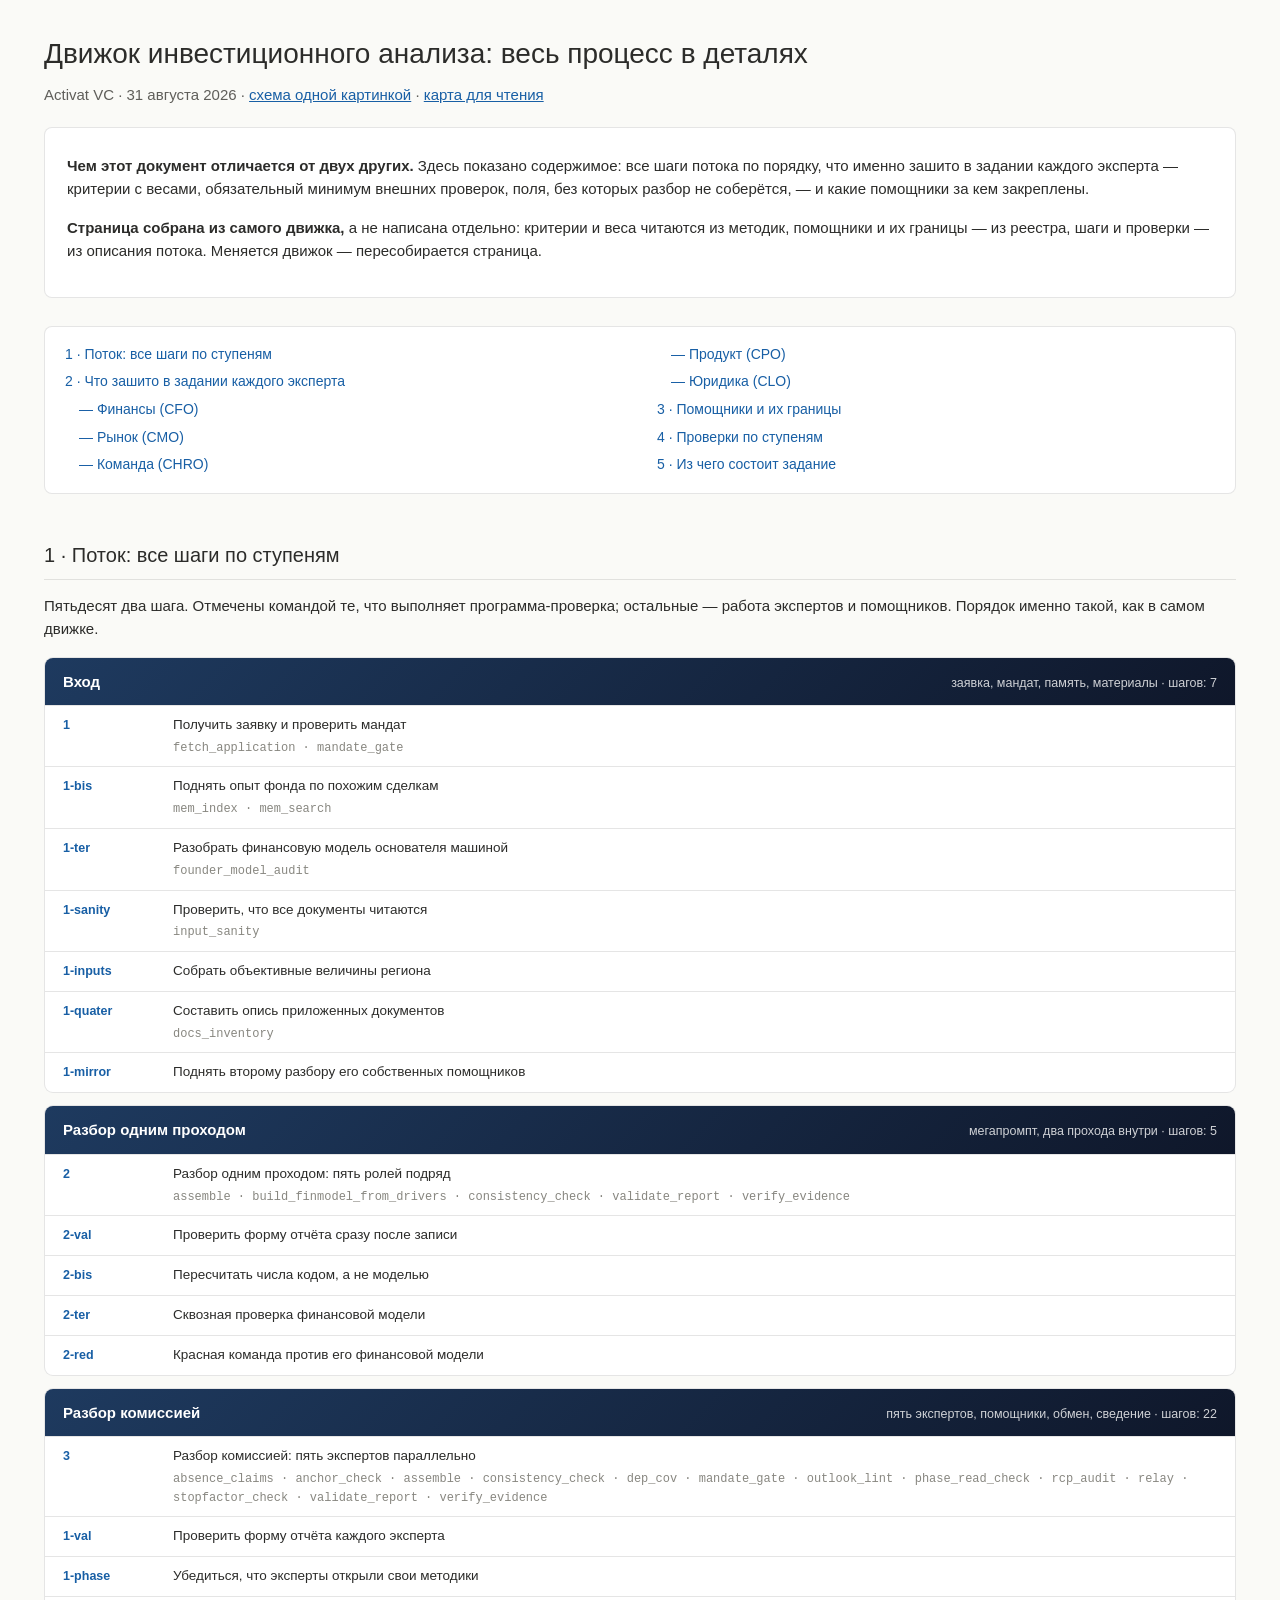
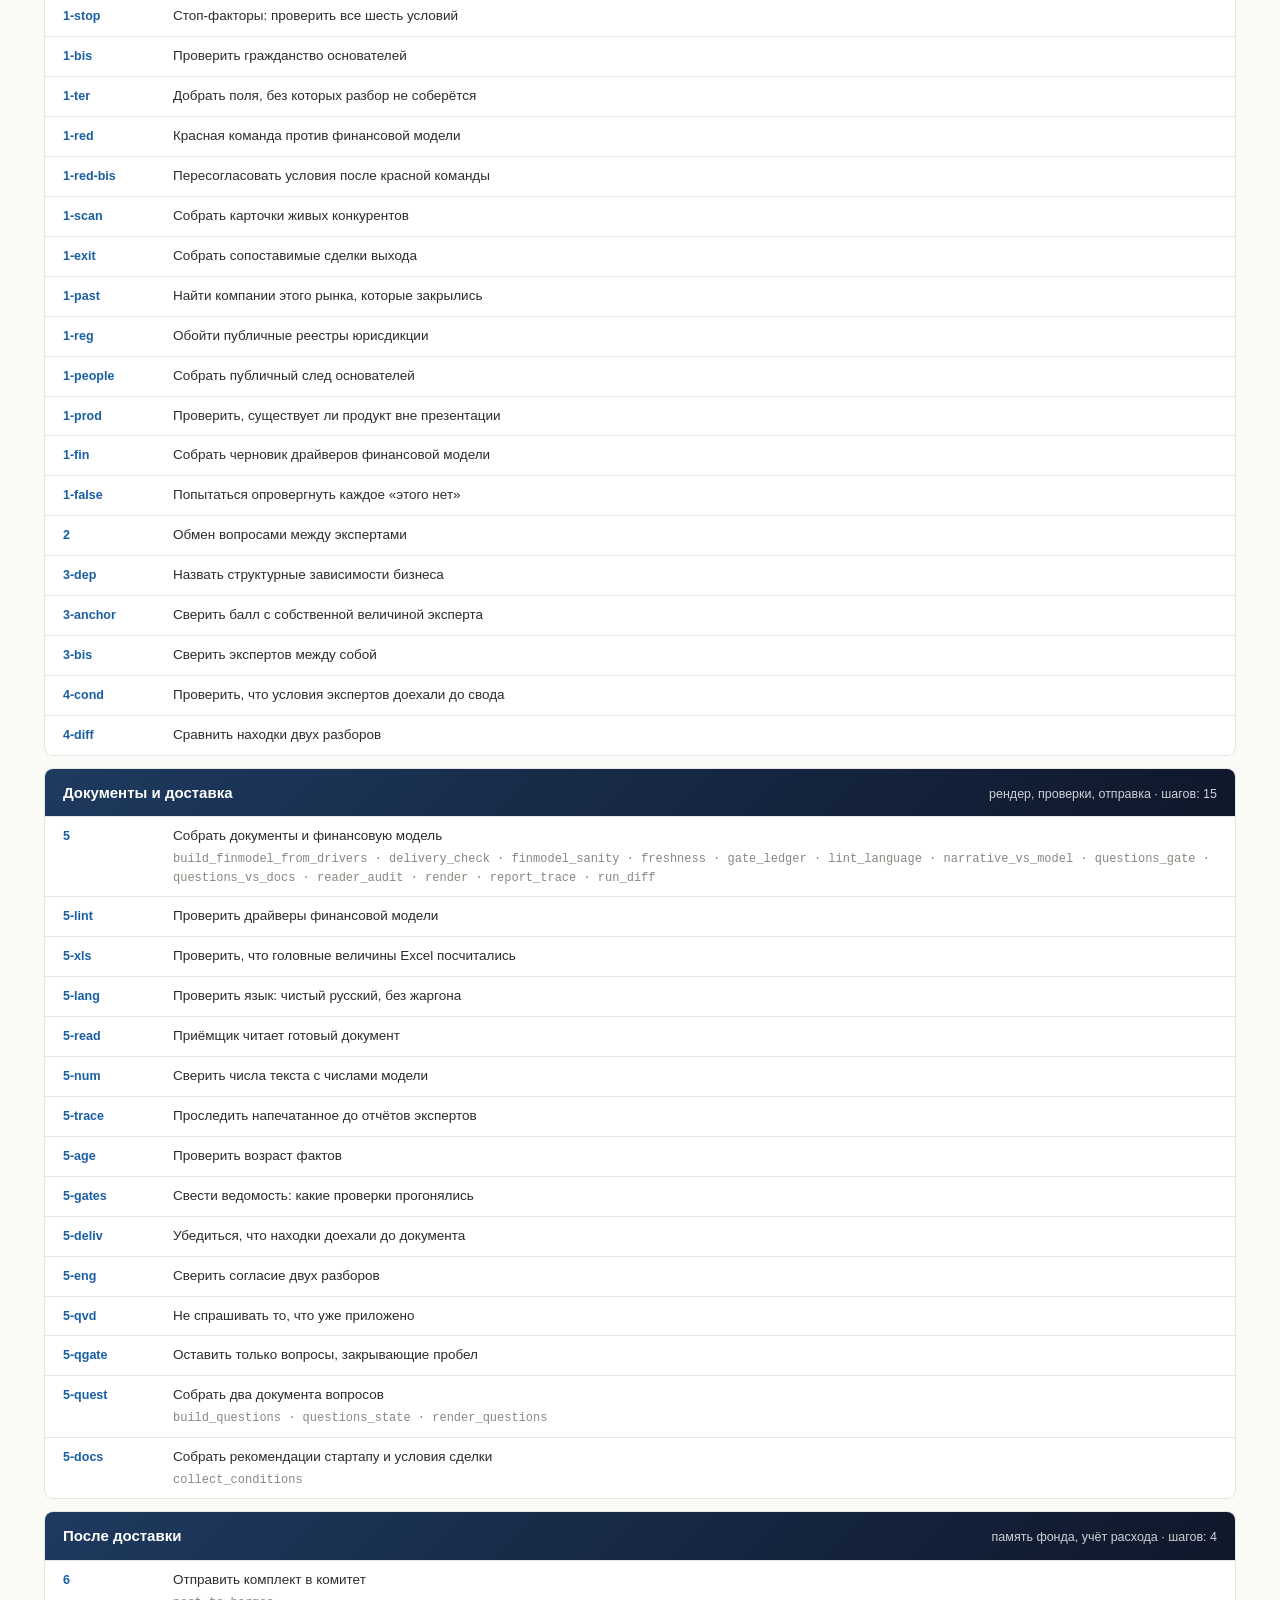
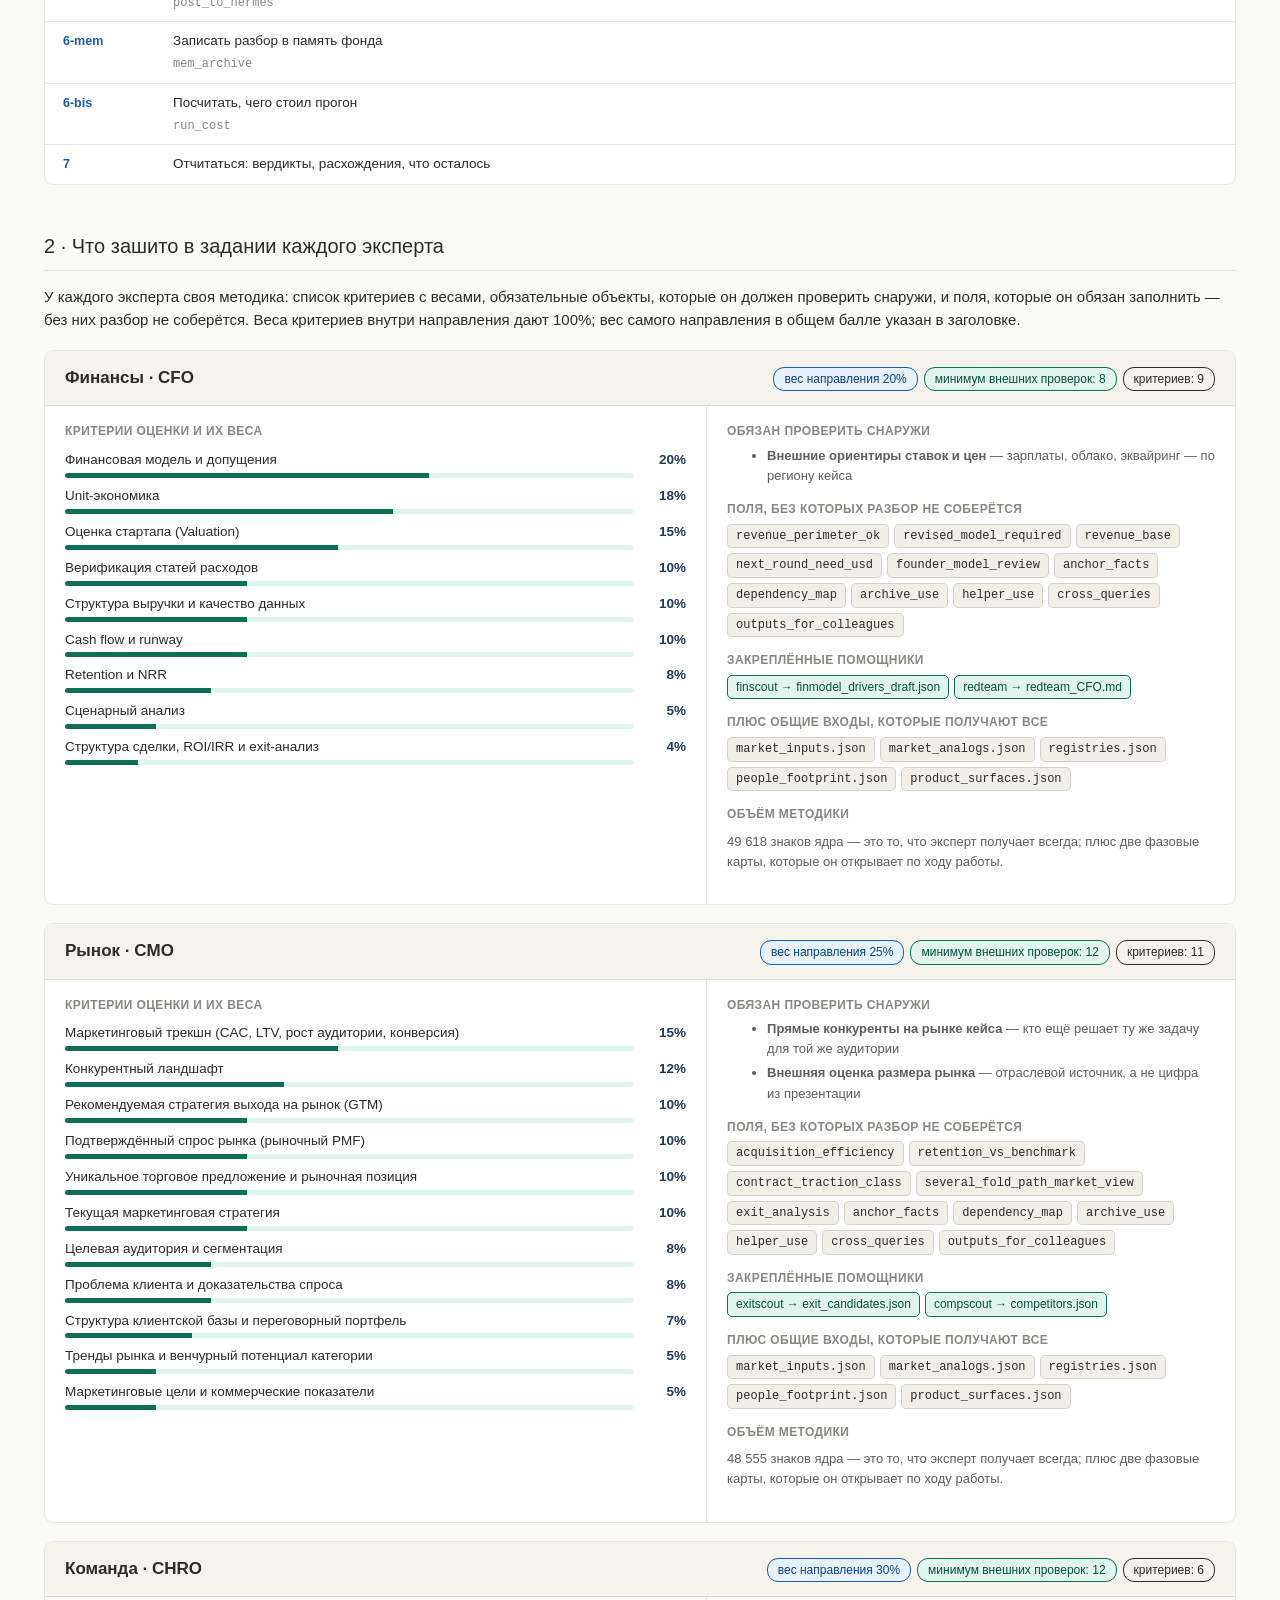
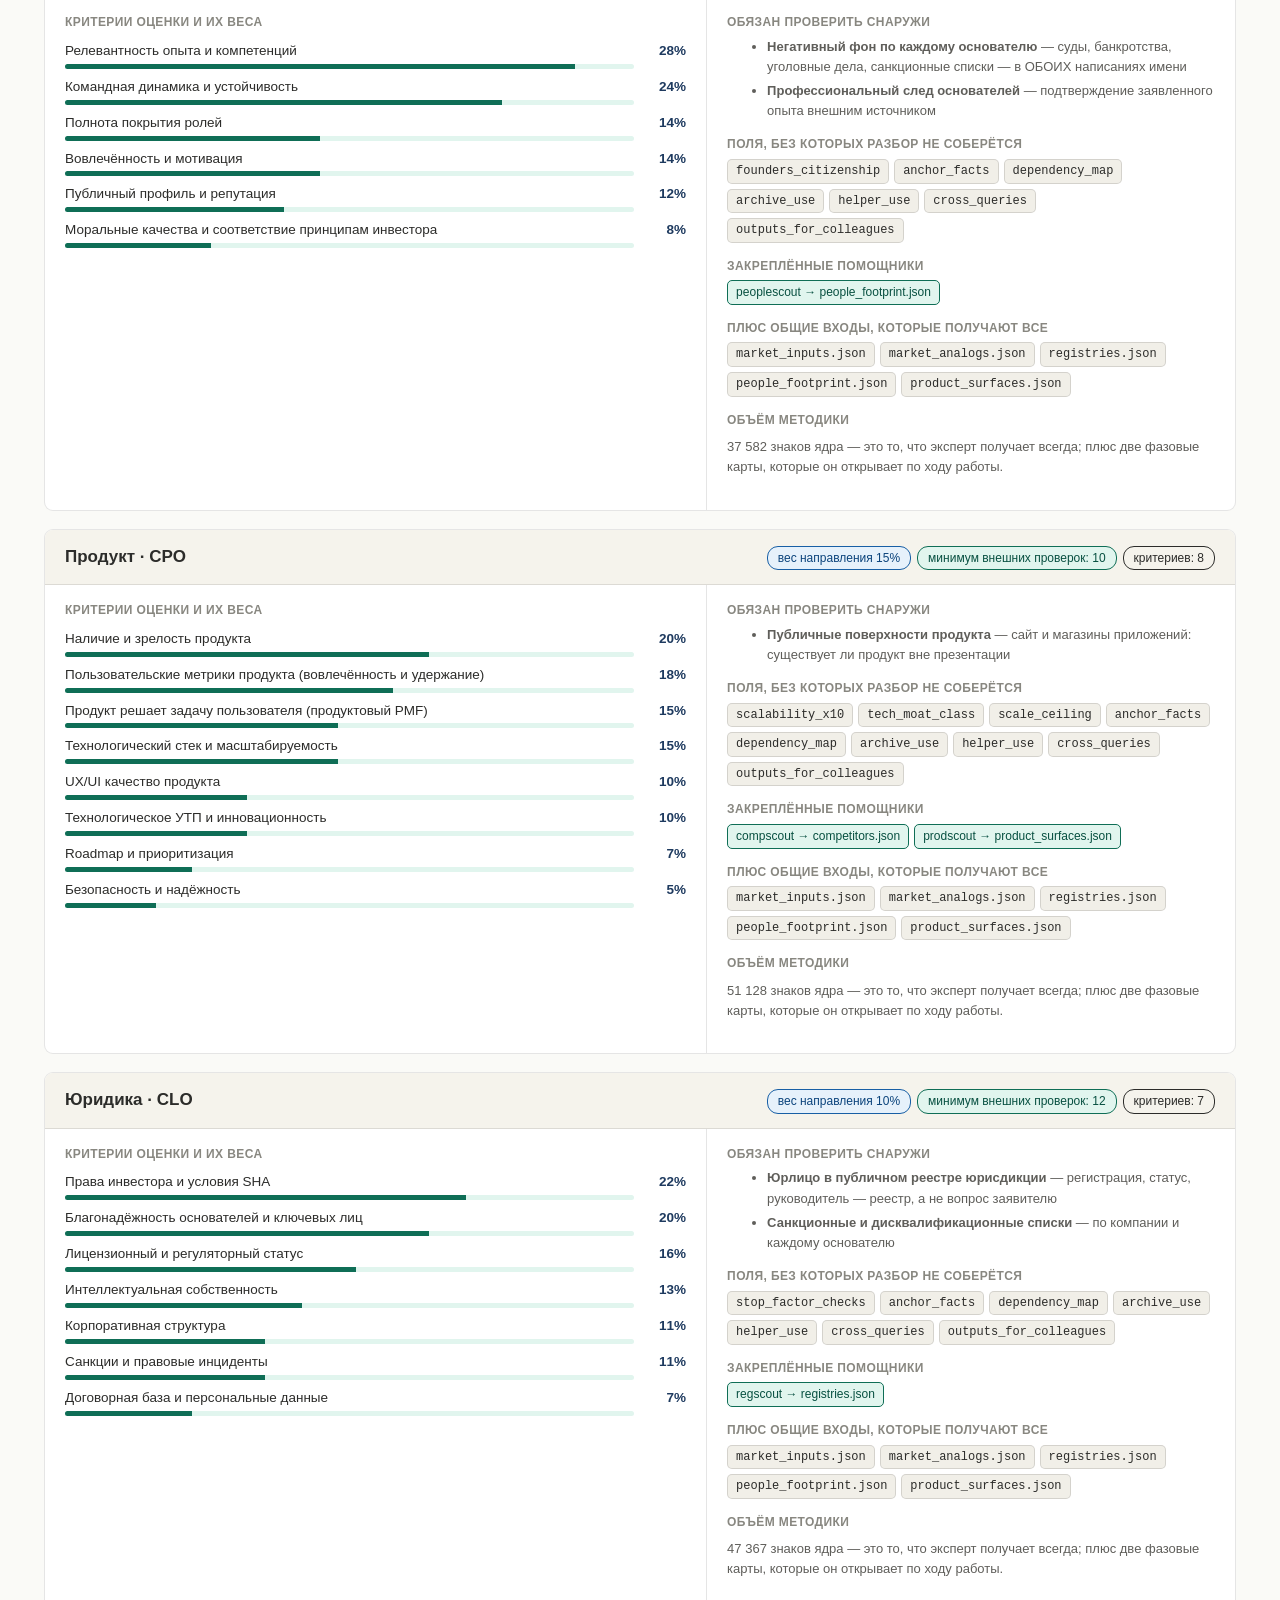
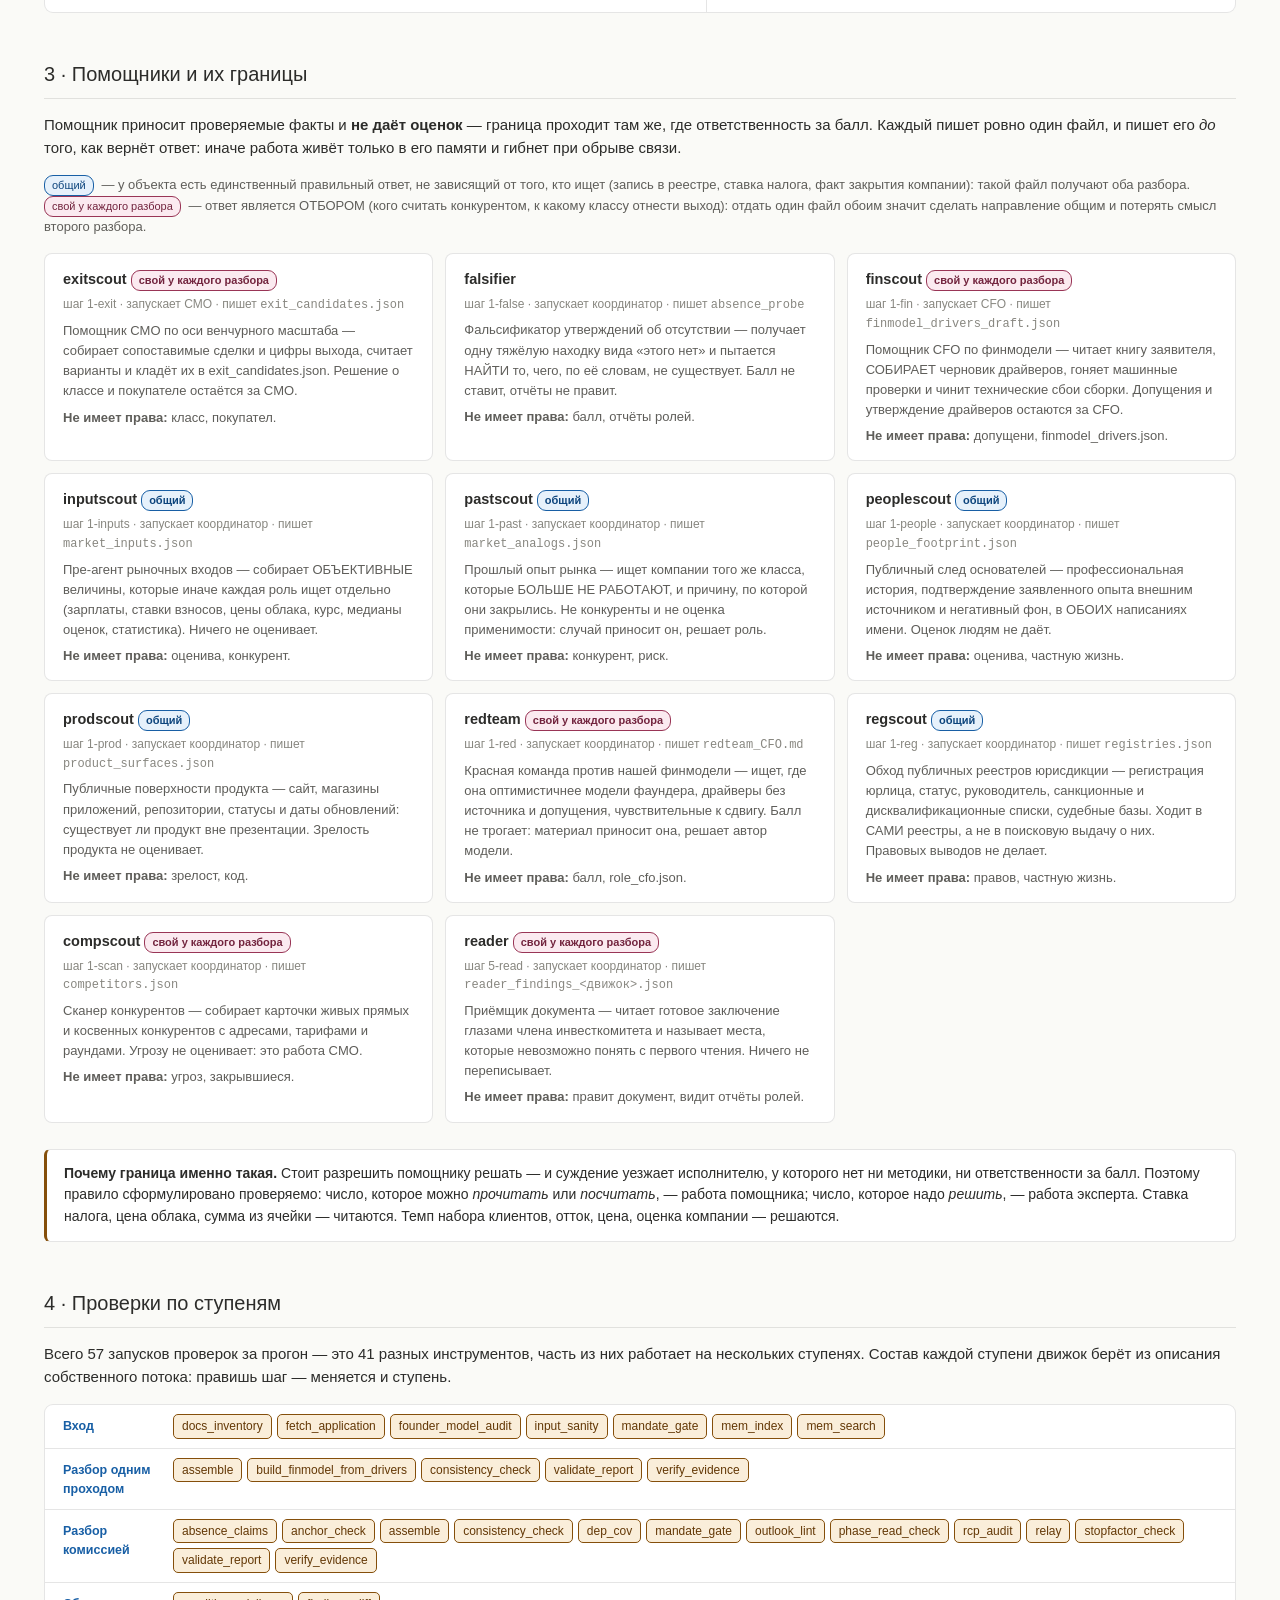
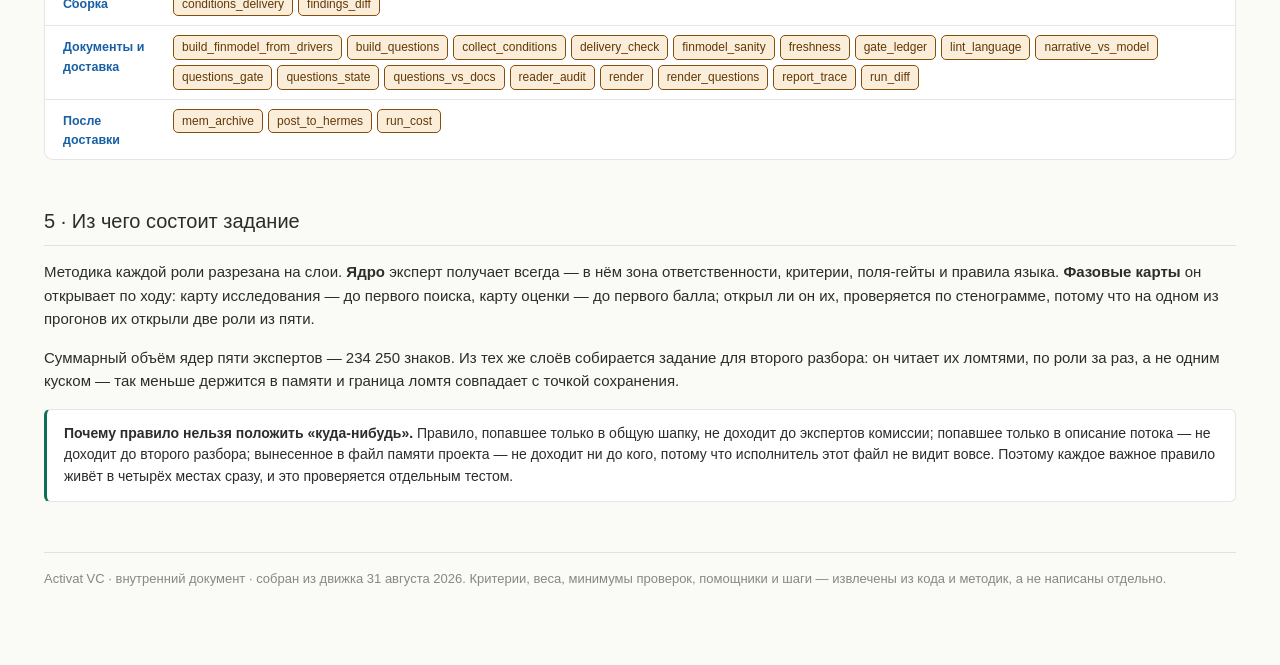
==== commit 2639e93e: "Детальная схема: верное закрепление помощников за ролями Владелец помощника координатора записан рег" ====
--- a/pages/activat-engines-detail/index.html
+++ b/pages/activat-engines-detail/index.html
@@ -336,16 +336,10 @@
 </div>
 <div class="lbl">закреплённые помощники</div><div class="chips">
 <span class="chip h">finscout → finmodel_drivers_draft.json</span>
-<span class="chip h">inputscout → market_inputs.json</span>
-<span class="chip h">compscout → competitors.json</span>
 <span class="chip h">redteam → redteam_CFO.md</span>
-<span class="chip h">falsifier → absence_probe</span>
-<span class="chip h">pastscout → market_analogs.json</span>
-<span class="chip h">regscout → registries.json</span>
-<span class="chip h">peoplescout → people_footprint.json</span>
-<span class="chip h">prodscout → product_surfaces.json</span>
-</div>
-<div class="lbl">объём методики</div><p class="muted">49 618 знаков ядра — это то  что эксперт получает всегда; плюс две фазовые карты  которые он открывает по ходу работы.</p>
+</div>
+<div class="lbl">плюс общие входы, которые получают все</div><div class="chips"><span class="chip">market_inputs.json</span><span class="chip">market_analogs.json</span><span class="chip">registries.json</span><span class="chip">people_footprint.json</span><span class="chip">product_surfaces.json</span></div>
+<div class="lbl">объём методики</div><p class="muted">49 618 знаков ядра — это то, что эксперт получает всегда; плюс две фазовые карты, которые он открывает по ходу работы.</p>
 </div></div></div>
 <div class="rolecard" id="r-CMO">
 <div class="rolehead"><b>Рынок · CMO</b><div><span class="pill p-w">вес направления 25%</span><span class="pill p-f">минимум внешних проверок: 12</span><span class="pill">критериев: 11</span></div></div>
@@ -383,16 +377,10 @@
 </div>
 <div class="lbl">закреплённые помощники</div><div class="chips">
 <span class="chip h">exitscout → exit_candidates.json</span>
-<span class="chip h">inputscout → market_inputs.json</span>
 <span class="chip h">compscout → competitors.json</span>
-<span class="chip h">redteam → redteam_CFO.md</span>
-<span class="chip h">falsifier → absence_probe</span>
-<span class="chip h">pastscout → market_analogs.json</span>
-<span class="chip h">regscout → registries.json</span>
-<span class="chip h">peoplescout → people_footprint.json</span>
-<span class="chip h">prodscout → product_surfaces.json</span>
-</div>
-<div class="lbl">объём методики</div><p class="muted">48 555 знаков ядра — это то  что эксперт получает всегда; плюс две фазовые карты  которые он открывает по ходу работы.</p>
+</div>
+<div class="lbl">плюс общие входы, которые получают все</div><div class="chips"><span class="chip">market_inputs.json</span><span class="chip">market_analogs.json</span><span class="chip">registries.json</span><span class="chip">people_footprint.json</span><span class="chip">product_surfaces.json</span></div>
+<div class="lbl">объём методики</div><p class="muted">48 555 знаков ядра — это то, что эксперт получает всегда; плюс две фазовые карты, которые он открывает по ходу работы.</p>
 </div></div></div>
 <div class="rolecard" id="r-CHRO">
 <div class="rolehead"><b>Команда · CHRO</b><div><span class="pill p-w">вес направления 30%</span><span class="pill p-f">минимум внешних проверок: 12</span><span class="pill">критериев: 6</span></div></div>
@@ -420,16 +408,10 @@
 <span class="chip">outputs_for_colleagues</span>
 </div>
 <div class="lbl">закреплённые помощники</div><div class="chips">
-<span class="chip h">inputscout → market_inputs.json</span>
-<span class="chip h">compscout → competitors.json</span>
-<span class="chip h">redteam → redteam_CFO.md</span>
-<span class="chip h">falsifier → absence_probe</span>
-<span class="chip h">pastscout → market_analogs.json</span>
-<span class="chip h">regscout → registries.json</span>
 <span class="chip h">peoplescout → people_footprint.json</span>
-<span class="chip h">prodscout → product_surfaces.json</span>
-</div>
-<div class="lbl">объём методики</div><p class="muted">37 582 знаков ядра — это то  что эксперт получает всегда; плюс две фазовые карты  которые он открывает по ходу работы.</p>
+</div>
+<div class="lbl">плюс общие входы, которые получают все</div><div class="chips"><span class="chip">market_inputs.json</span><span class="chip">market_analogs.json</span><span class="chip">registries.json</span><span class="chip">people_footprint.json</span><span class="chip">product_surfaces.json</span></div>
+<div class="lbl">объём методики</div><p class="muted">37 582 знаков ядра — это то, что эксперт получает всегда; плюс две фазовые карты, которые он открывает по ходу работы.</p>
 </div></div></div>
 <div class="rolecard" id="r-CPO">
 <div class="rolehead"><b>Продукт · CPO</b><div><span class="pill p-w">вес направления 15%</span><span class="pill p-f">минимум внешних проверок: 10</span><span class="pill">критериев: 8</span></div></div>
@@ -460,16 +442,11 @@
 <span class="chip">outputs_for_colleagues</span>
 </div>
 <div class="lbl">закреплённые помощники</div><div class="chips">
-<span class="chip h">inputscout → market_inputs.json</span>
 <span class="chip h">compscout → competitors.json</span>
-<span class="chip h">redteam → redteam_CFO.md</span>
-<span class="chip h">falsifier → absence_probe</span>
-<span class="chip h">pastscout → market_analogs.json</span>
-<span class="chip h">regscout → registries.json</span>
-<span class="chip h">peoplescout → people_footprint.json</span>
 <span class="chip h">prodscout → product_surfaces.json</span>
 </div>
-<div class="lbl">объём методики</div><p class="muted">51 128 знаков ядра — это то  что эксперт получает всегда; плюс две фазовые карты  которые он открывает по ходу работы.</p>
+<div class="lbl">плюс общие входы, которые получают все</div><div class="chips"><span class="chip">market_inputs.json</span><span class="chip">market_analogs.json</span><span class="chip">registries.json</span><span class="chip">people_footprint.json</span><span class="chip">product_surfaces.json</span></div>
+<div class="lbl">объём методики</div><p class="muted">51 128 знаков ядра — это то, что эксперт получает всегда; плюс две фазовые карты, которые он открывает по ходу работы.</p>
 </div></div></div>
 <div class="rolecard" id="r-CLO">
 <div class="rolehead"><b>Юридика · CLO</b><div><span class="pill p-w">вес направления 10%</span><span class="pill p-f">минимум внешних проверок: 12</span><span class="pill">критериев: 7</span></div></div>
@@ -498,16 +475,10 @@
 <span class="chip">outputs_for_colleagues</span>
 </div>
 <div class="lbl">закреплённые помощники</div><div class="chips">
-<span class="chip h">inputscout → market_inputs.json</span>
-<span class="chip h">compscout → competitors.json</span>
-<span class="chip h">redteam → redteam_CFO.md</span>
-<span class="chip h">falsifier → absence_probe</span>
-<span class="chip h">pastscout → market_analogs.json</span>
 <span class="chip h">regscout → registries.json</span>
-<span class="chip h">peoplescout → people_footprint.json</span>
-<span class="chip h">prodscout → product_surfaces.json</span>
-</div>
-<div class="lbl">объём методики</div><p class="muted">47 367 знаков ядра — это то  что эксперт получает всегда; плюс две фазовые карты  которые он открывает по ходу работы.</p>
+</div>
+<div class="lbl">плюс общие входы, которые получают все</div><div class="chips"><span class="chip">market_inputs.json</span><span class="chip">market_analogs.json</span><span class="chip">registries.json</span><span class="chip">people_footprint.json</span><span class="chip">product_surfaces.json</span></div>
+<div class="lbl">объём методики</div><p class="muted">47 367 знаков ядра — это то, что эксперт получает всегда; плюс две фазовые карты, которые он открывает по ходу работы.</p>
 </div></div></div>
 <h2 id="helpers">3 · Помощники и их границы</h2>
 <p>Помощник приносит проверяемые факты и <strong>не даёт оценок</strong> — граница проходит там же, где ответственность за балл. Каждый пишет ровно один файл, и пишет его <em>до</em> того, как вернёт ответ: иначе работа живёт только в его памяти и гибнет при обрыве связи.</p>
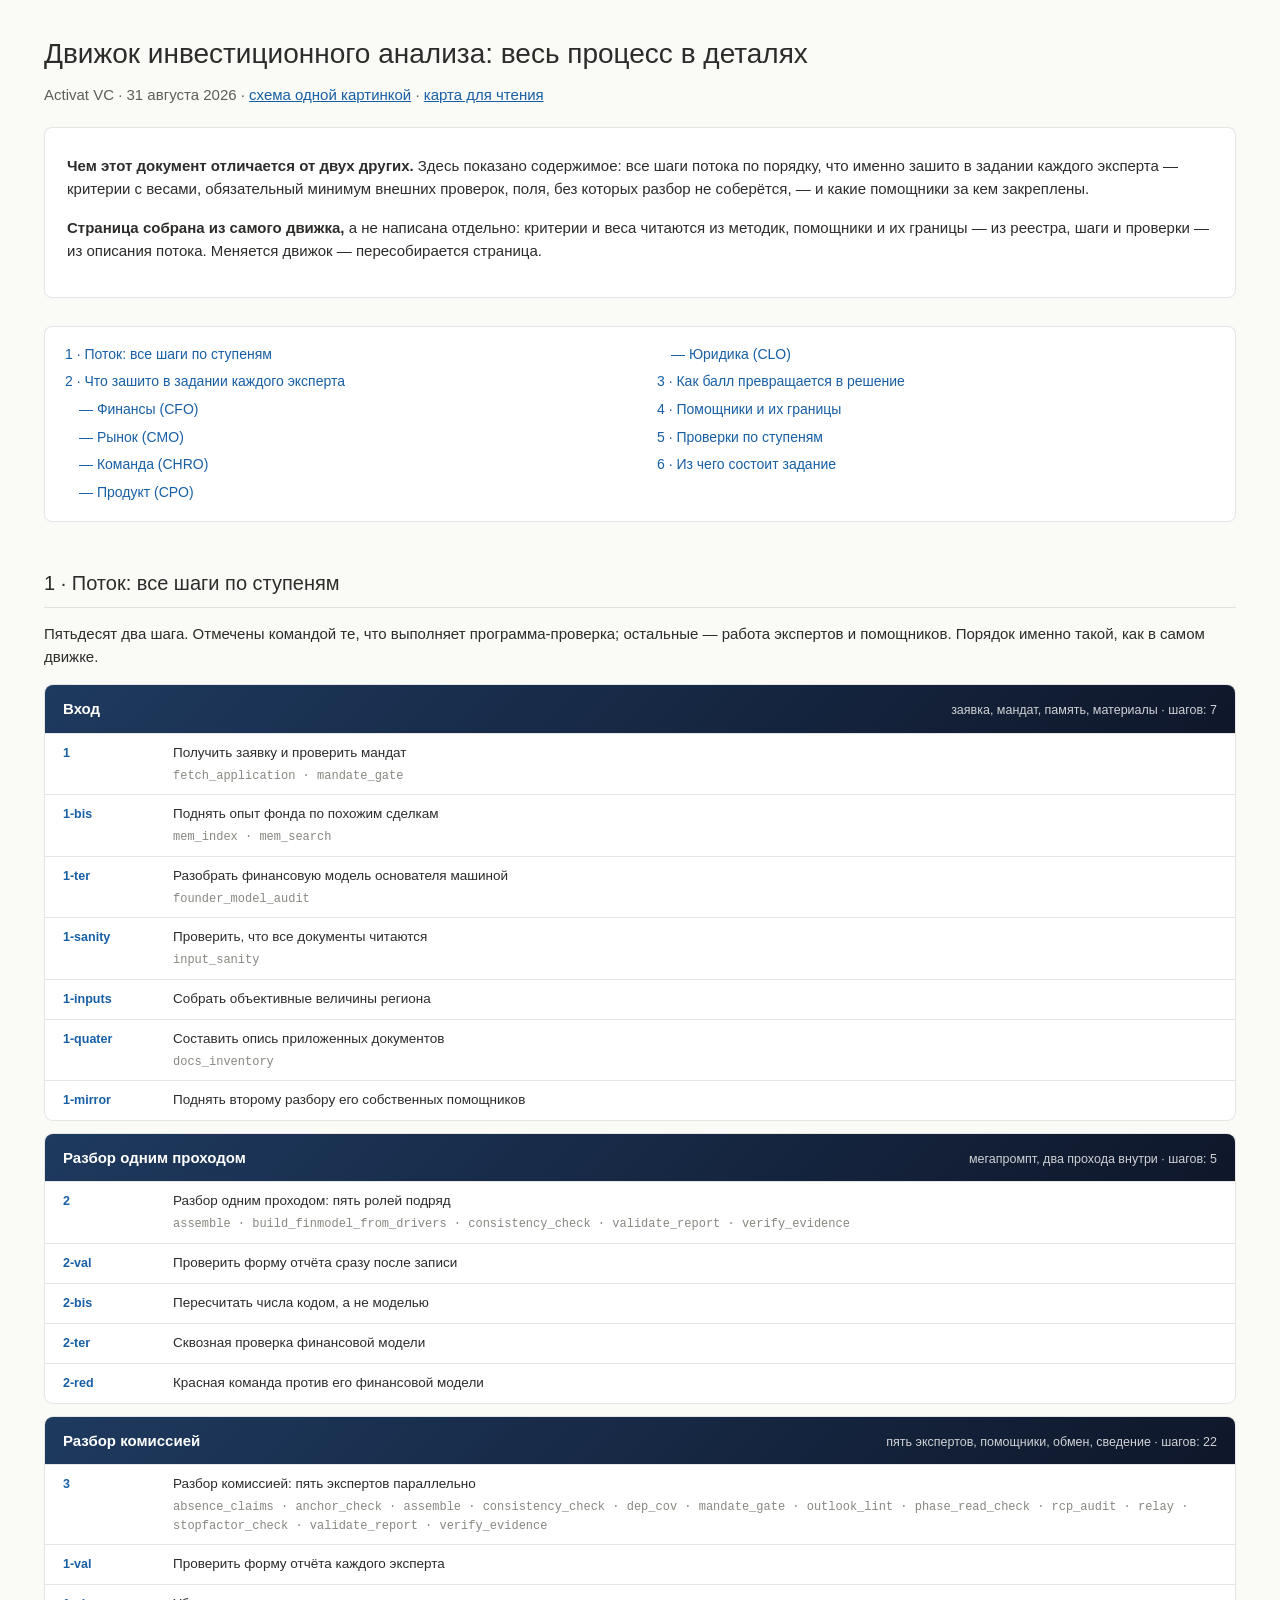
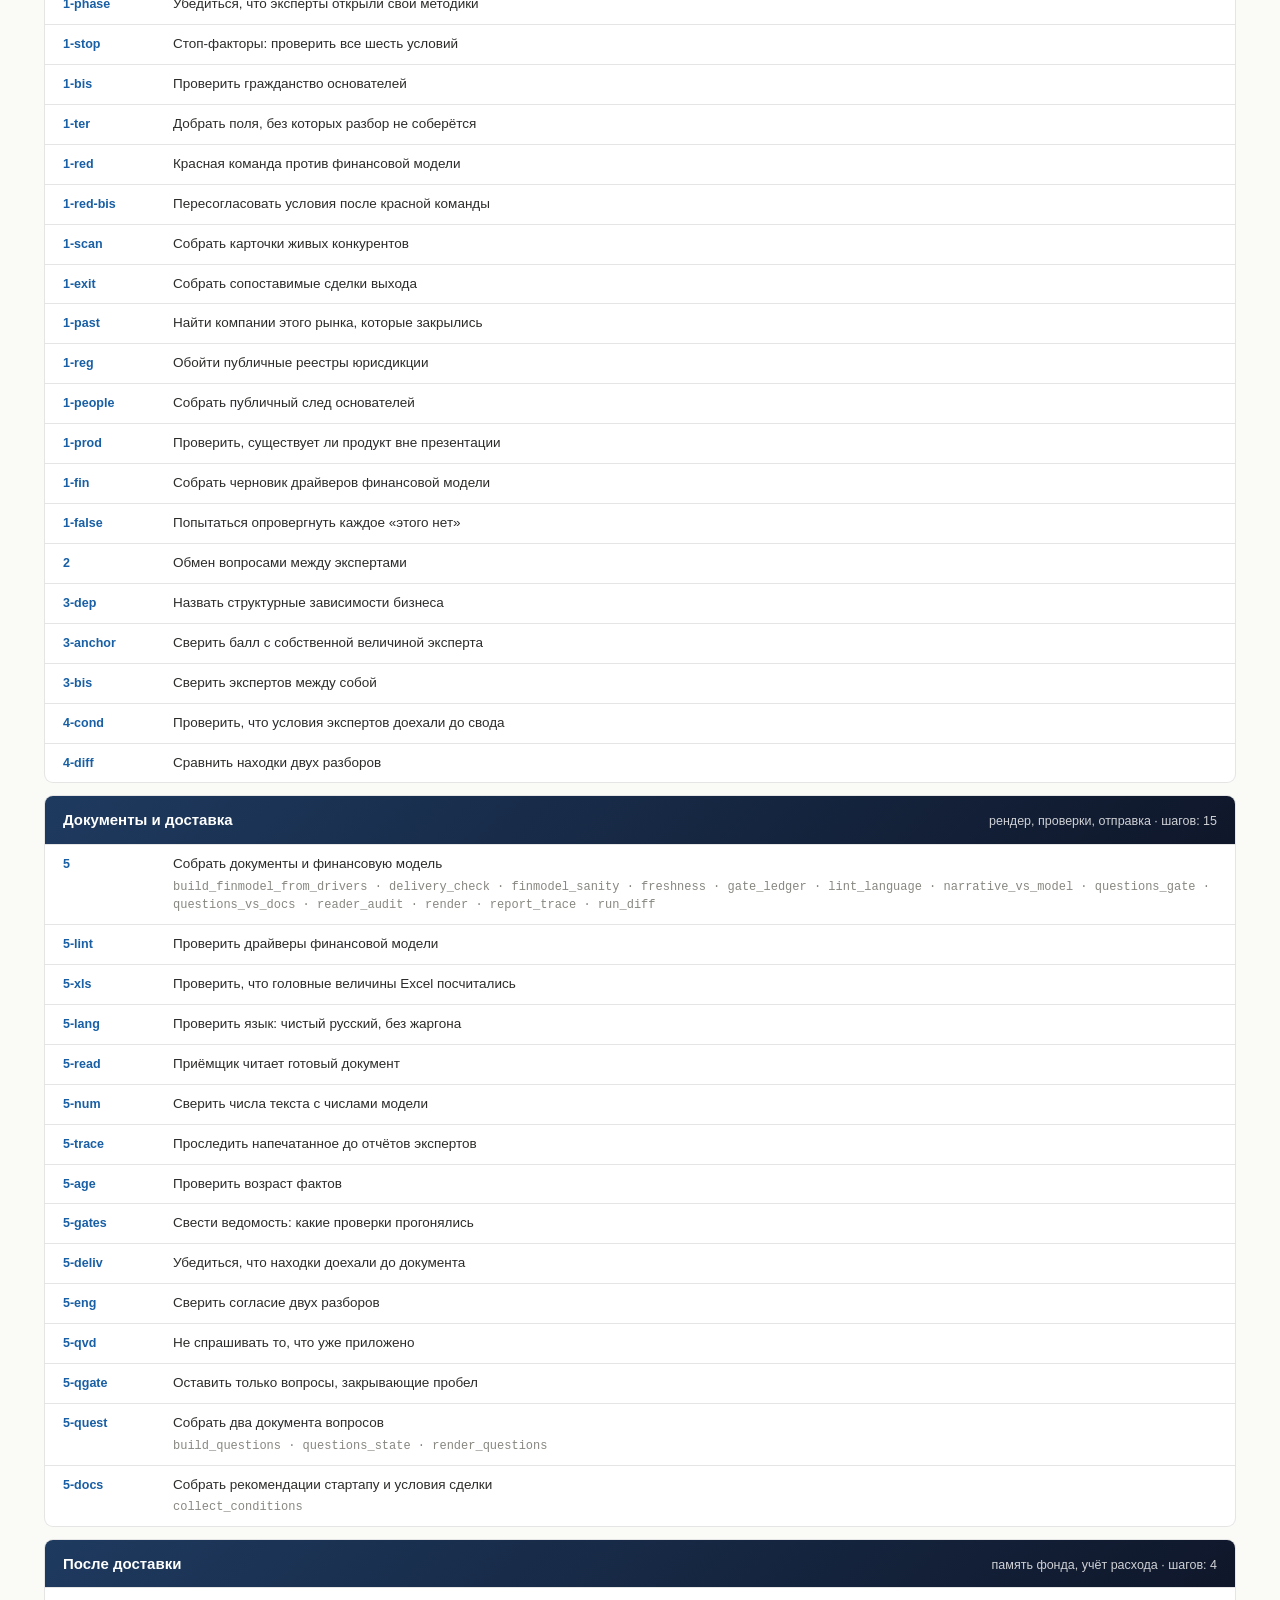
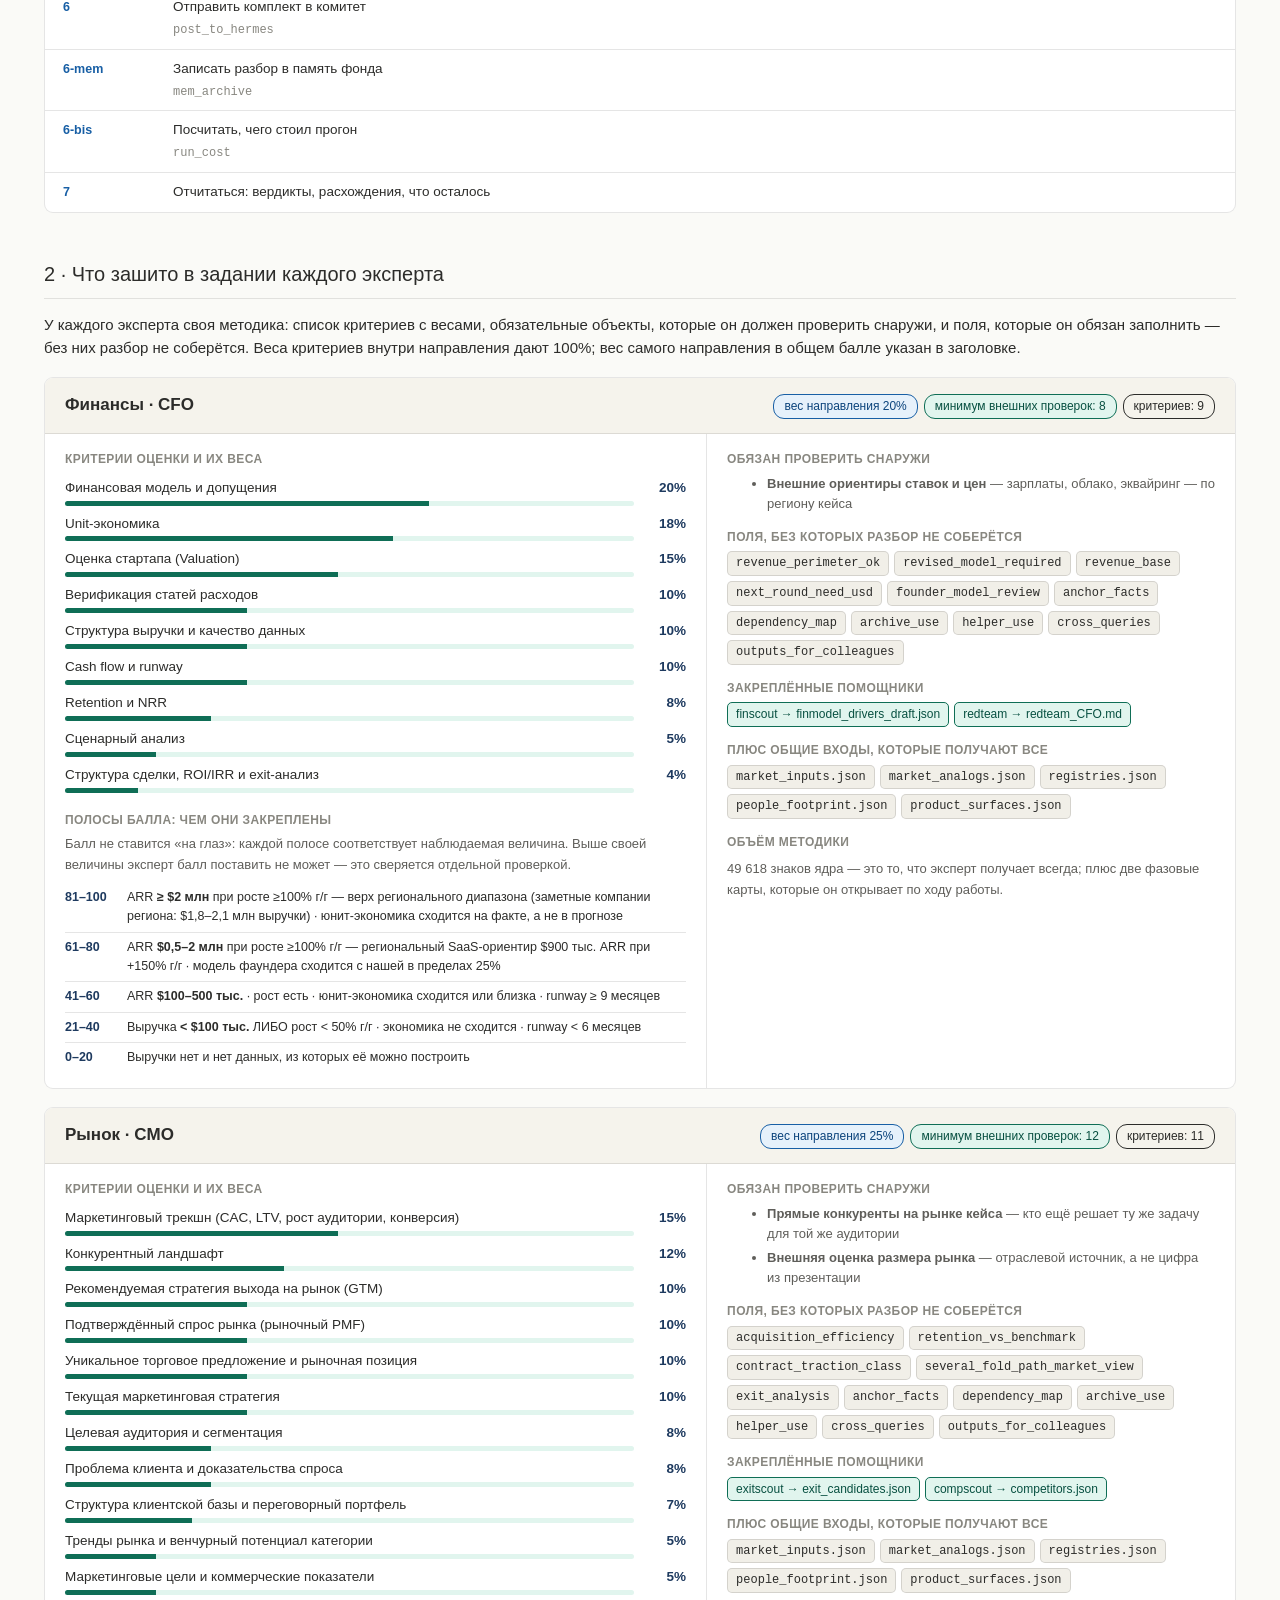
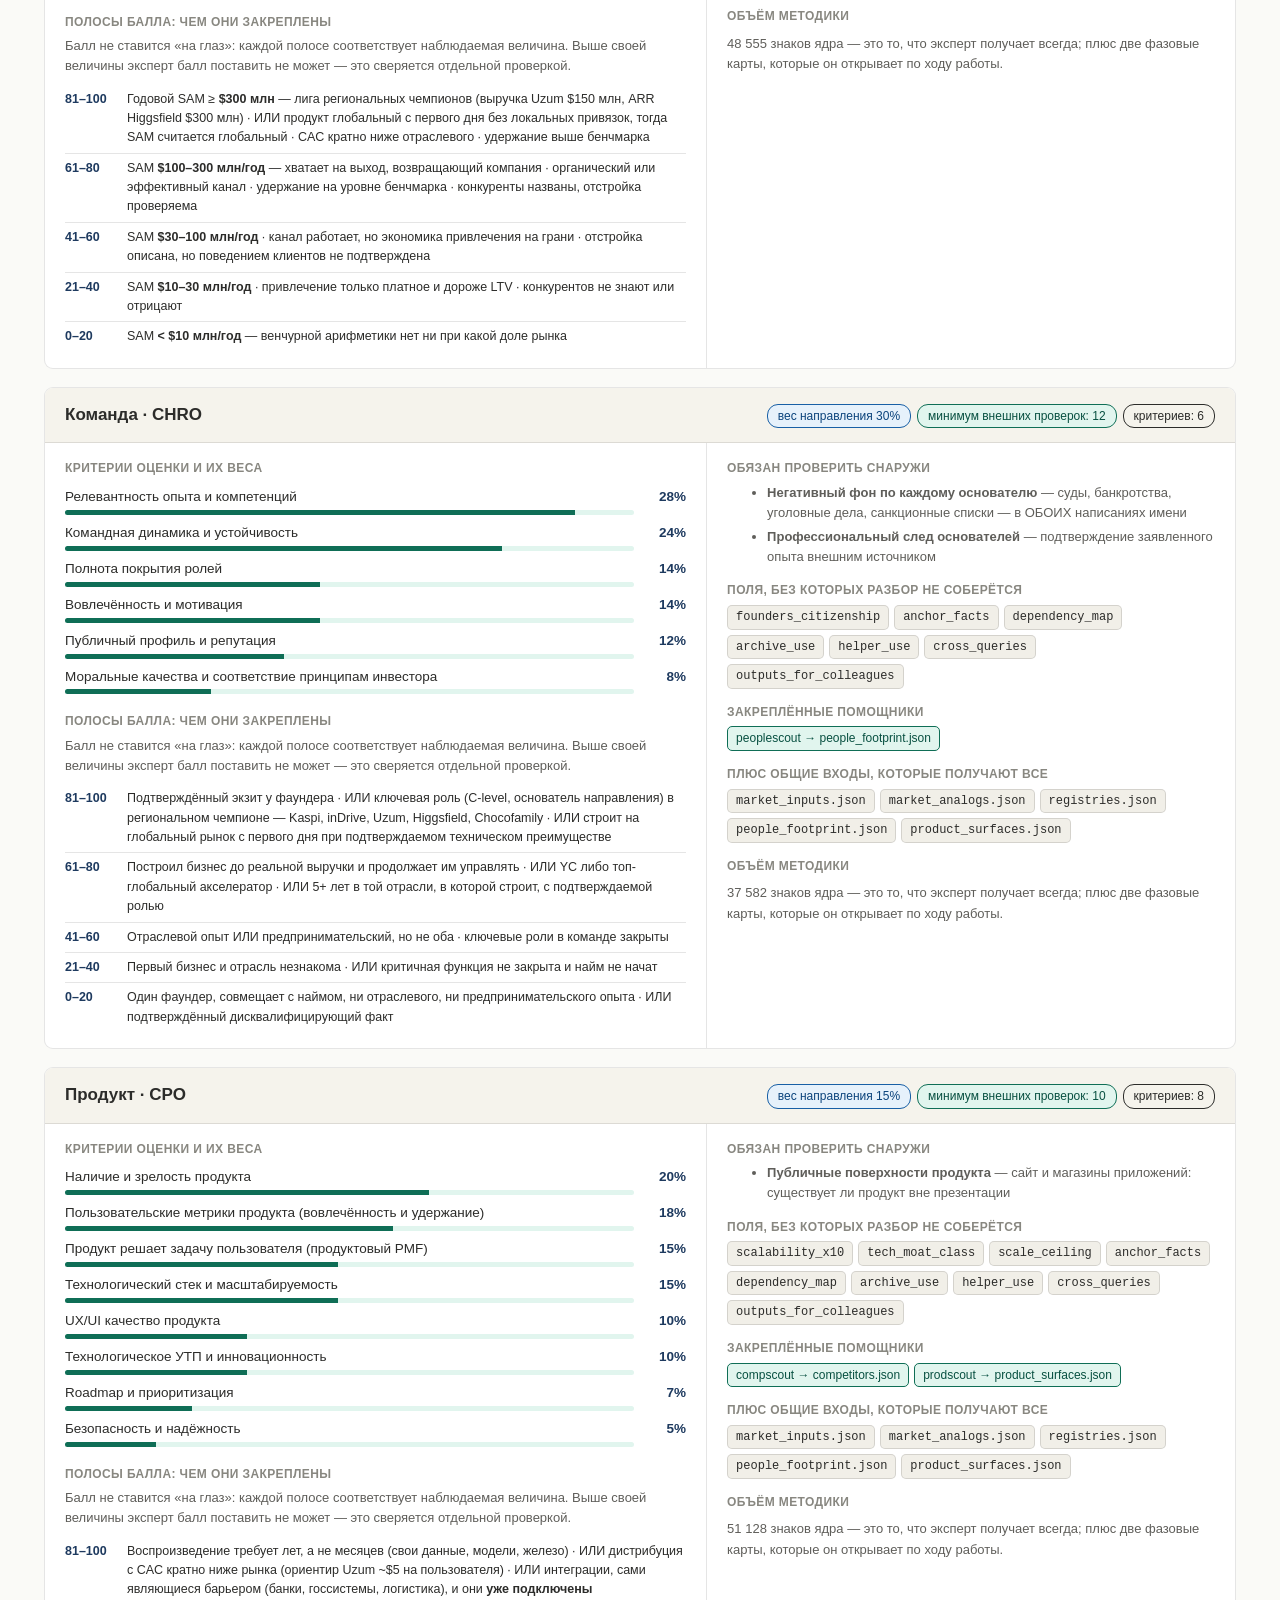
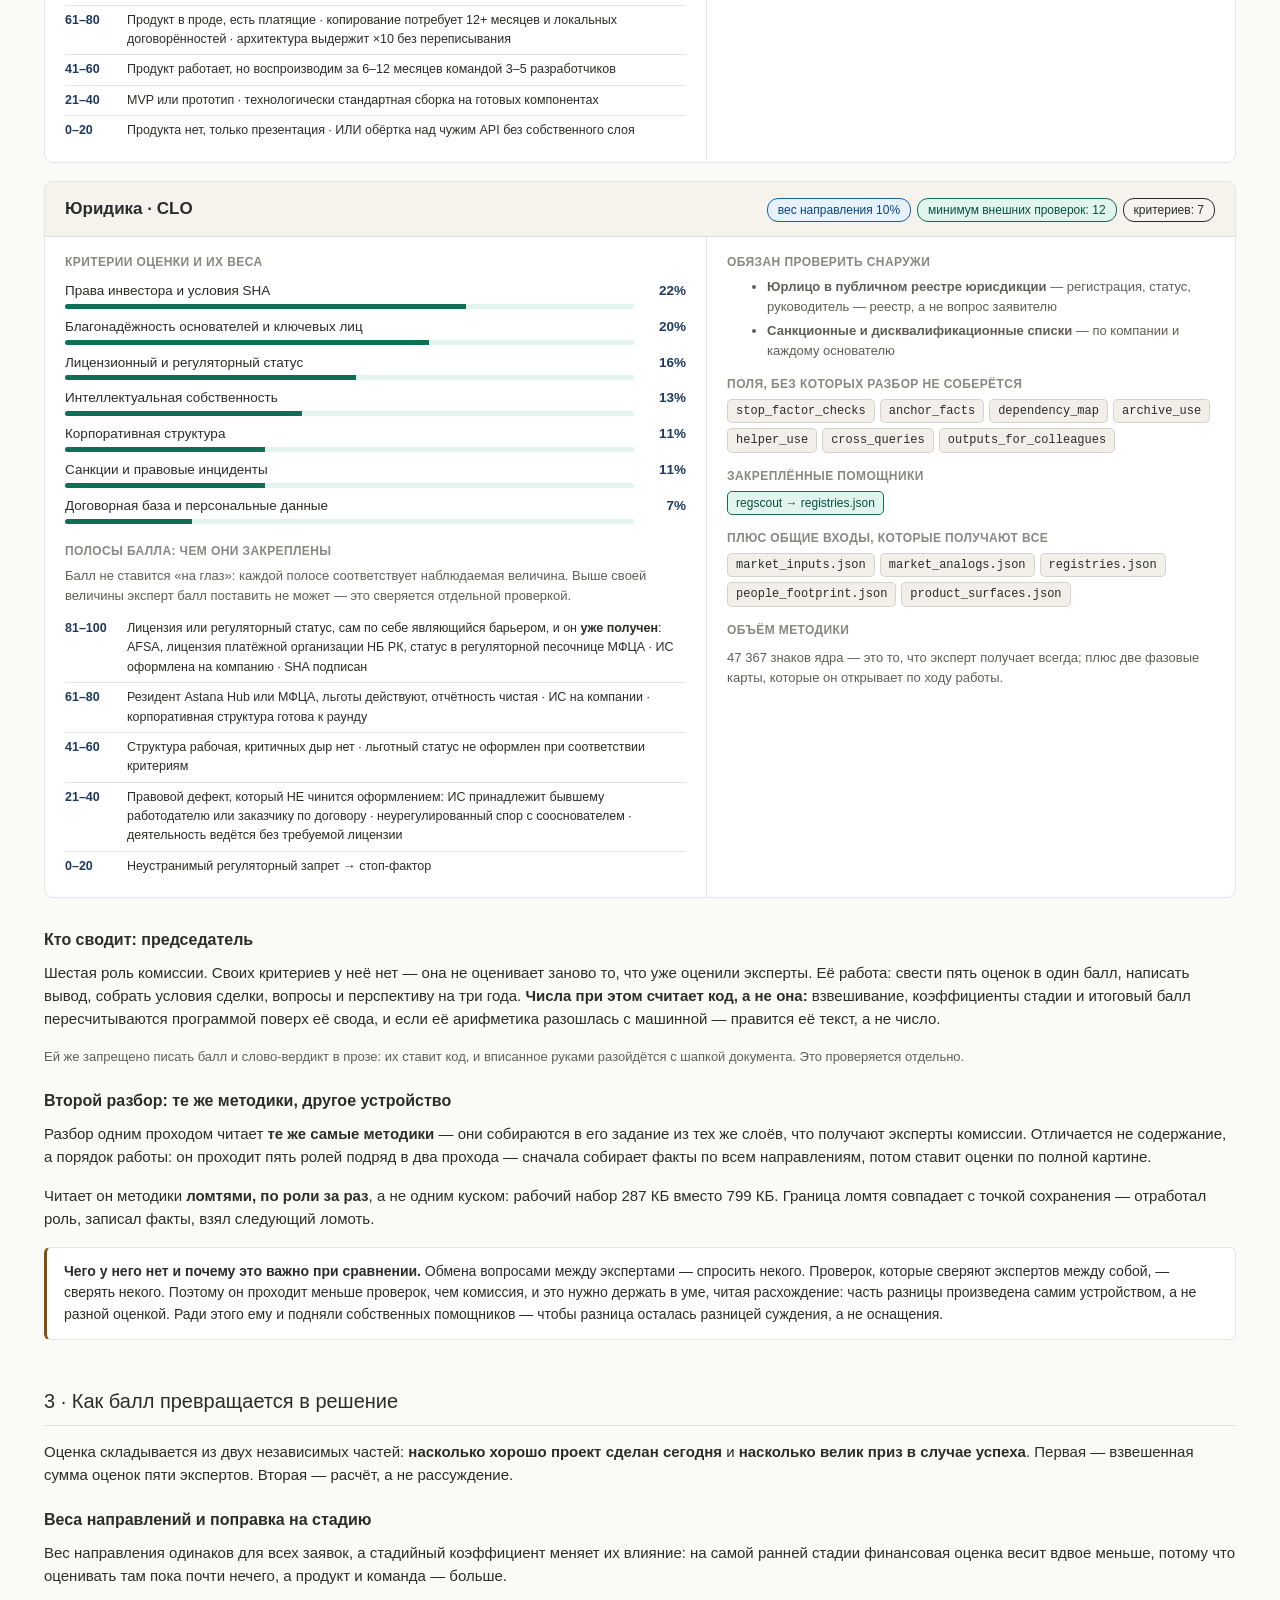
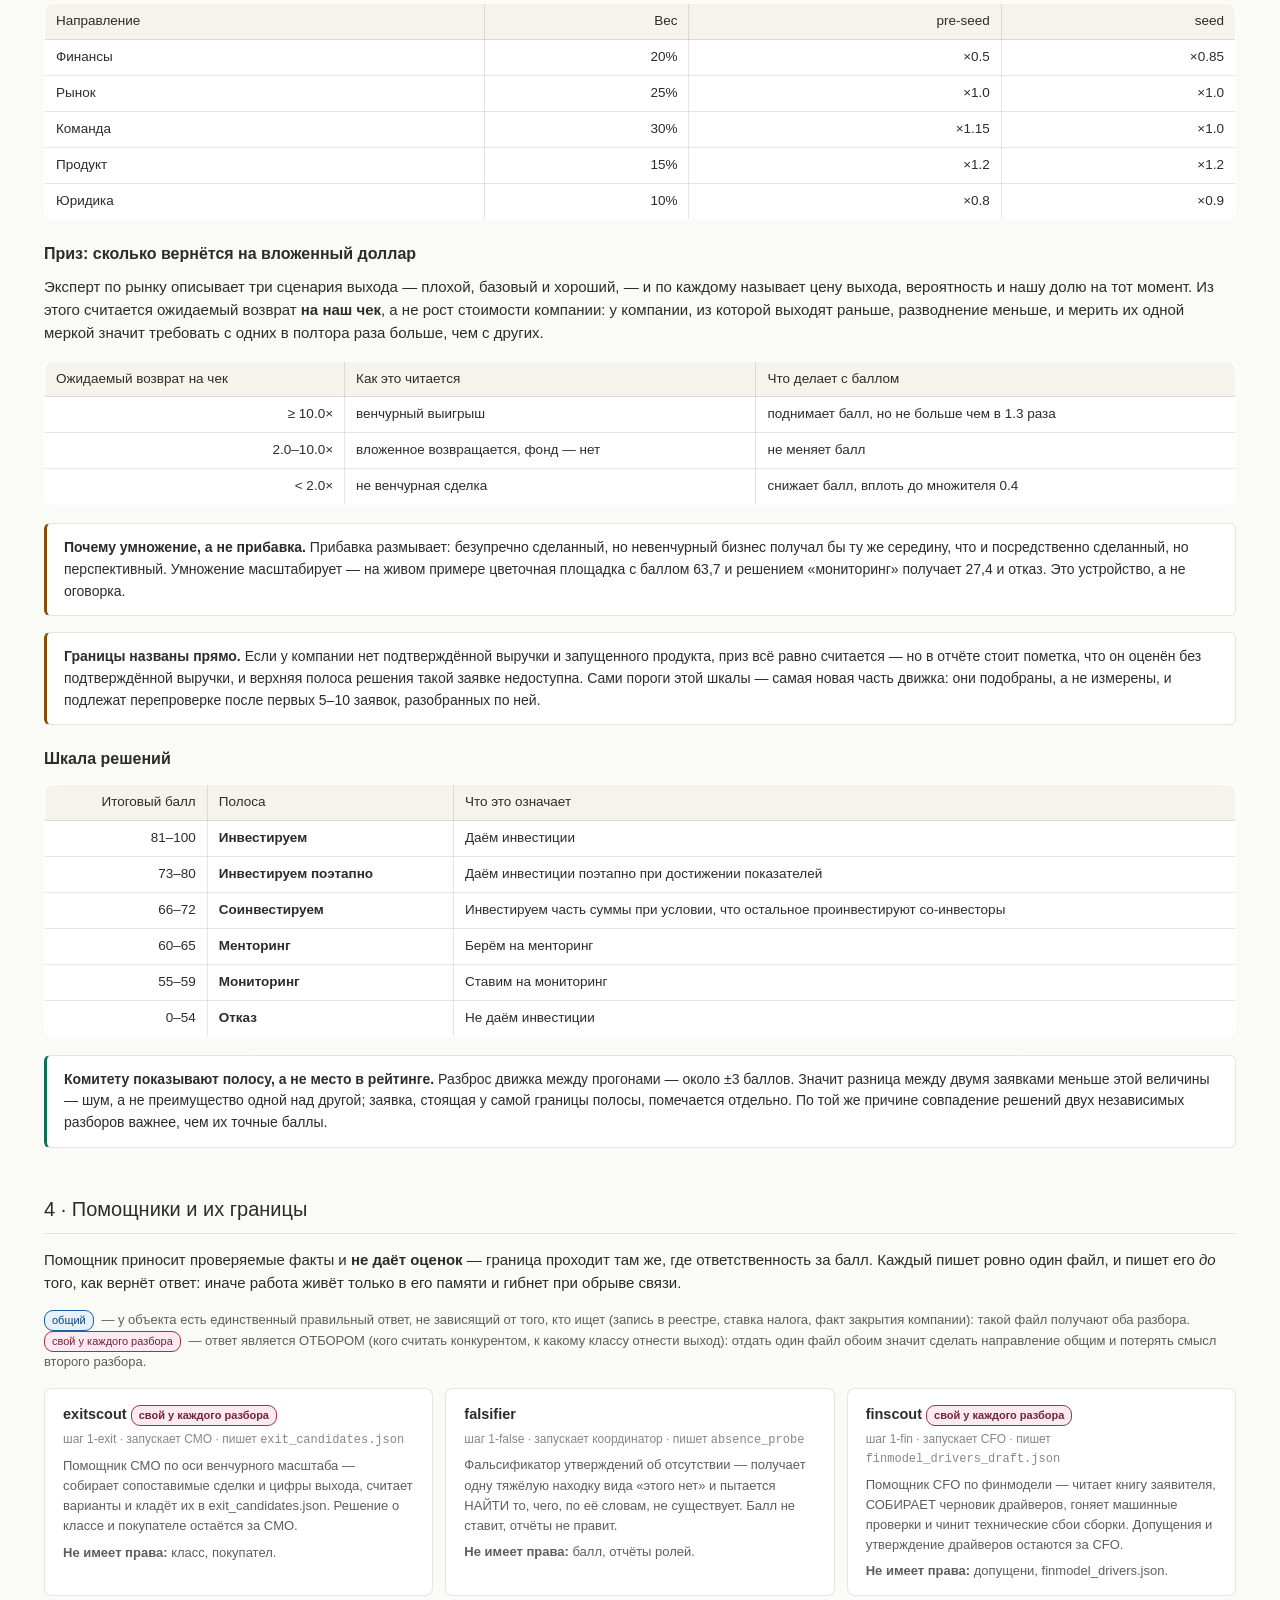
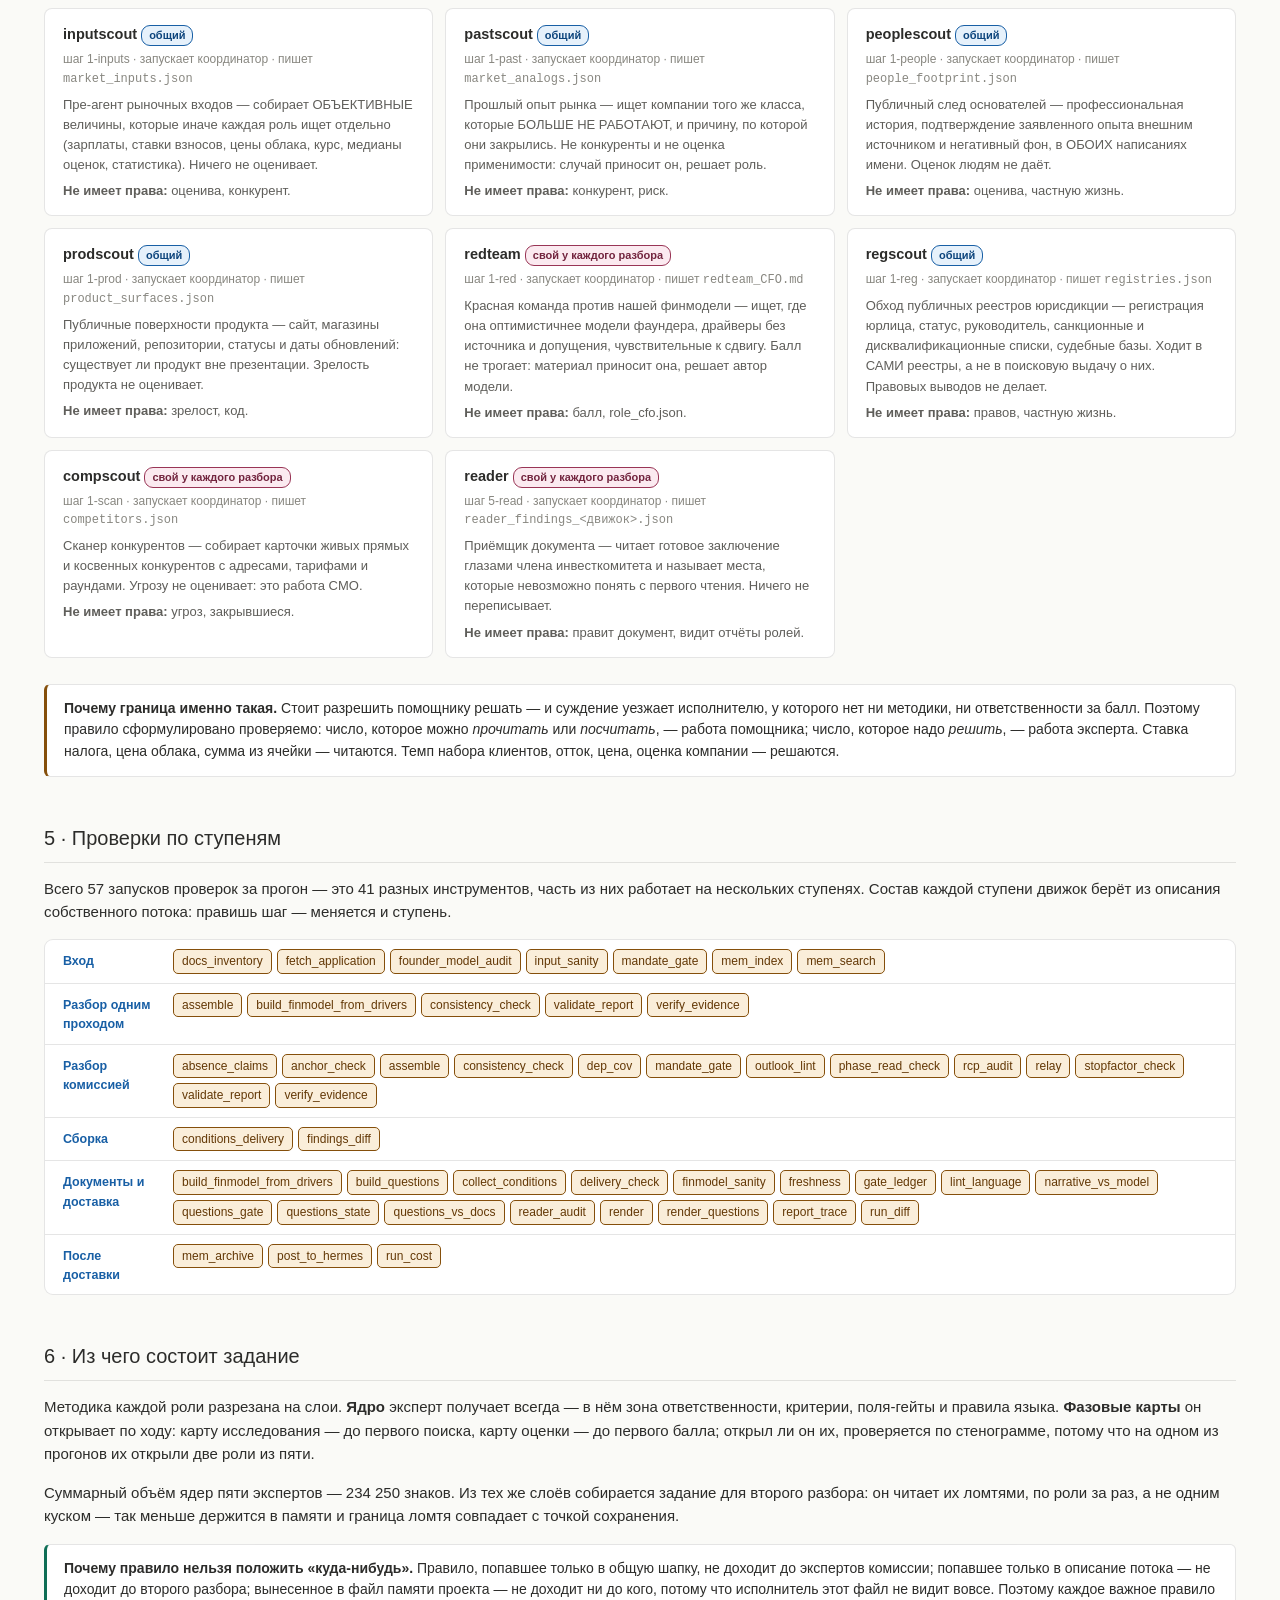
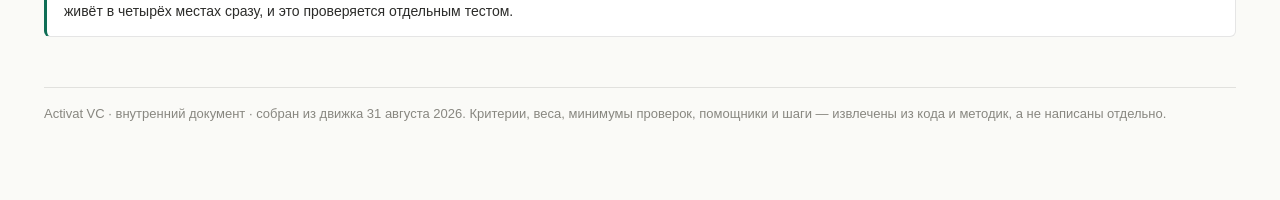
==== commit 93ebe2bb: "Детальная схема: полосы балла, председатель, второй разбор, шкала решений К карточке каждого эксперт" ====
--- a/pages/activat-engines-detail/index.html
+++ b/pages/activat-engines-detail/index.html
@@ -35,12 +35,20 @@
 table.crit td.wt{text-align:right;width:52px;color:#1e3a5f;font-weight:600;font-variant-numeric:tabular-nums}
 .bar{height:5px;background:#E1F5EE;border-radius:3px;overflow:hidden;margin-top:2px}
 .bar i{display:block;height:100%;background:#0F6E56}
+table.bands{width:100%;border-collapse:collapse;font-size:12.5px;margin-top:2px}
+table.bands td{padding:5px 0;border-top:1px solid var(--border);vertical-align:baseline}
+table.bands tr:first-child td{border-top:0}
+table.bands td.bnum{width:62px;font-weight:600;color:#1e3a5f;white-space:nowrap;font-variant-numeric:tabular-nums}
 .lbl{font-size:12px;font-weight:600;color:var(--text-light);text-transform:uppercase;letter-spacing:.4px;margin:14px 0 5px}
 .lbl:first-child{margin-top:0}
 .chips{display:flex;flex-wrap:wrap;gap:5px}
 .chip{font-size:12px;padding:2px 8px;border-radius:5px;background:#F1EFE8;border:1px solid rgba(0,0,0,.12);font-family:ui-monospace,SFMono-Regular,Menlo,monospace}
 .chip.h{background:#E1F5EE;border-color:#0F6E56;color:#085041;font-family:inherit}
 .chip.c{background:#FAEEDA;border-color:#854F0B;color:#633806;font-family:inherit}
+.t{width:100%;border-collapse:collapse;font-size:13.5px;background:var(--surface);border:1px solid var(--border);border-radius:8px;overflow:hidden;margin:12px 0 18px}
+.t th,.t td{border:1px solid var(--border);padding:7px 11px;text-align:left;vertical-align:top}
+.t th{background:#F5F3EC;font-weight:500}
+.t td.num,.t th.num{text-align:right;white-space:nowrap;font-variant-numeric:tabular-nums}
 .covers{font-size:13px;color:var(--text-muted);margin:0}
 .covers li{margin:4px 0}
 .hlp{background:var(--surface);border:1px solid var(--border);border-radius:8px;padding:14px 18px}
@@ -68,9 +76,10 @@
 <a href="#r-CHRO" style="padding-left:14px">— Команда (CHRO)</a>
 <a href="#r-CPO" style="padding-left:14px">— Продукт (CPO)</a>
 <a href="#r-CLO" style="padding-left:14px">— Юридика (CLO)</a>
-<a href="#helpers">3 · Помощники и их границы</a>
-<a href="#gates">4 · Проверки по ступеням</a>
-<a href="#prompt">5 · Из чего состоит задание</a>
+<a href="#score">3 · Как балл превращается в решение</a>
+<a href="#helpers">4 · Помощники и их границы</a>
+<a href="#gates">5 · Проверки по ступеням</a>
+<a href="#prompt">6 · Из чего состоит задание</a>
 </div>
 <h2 id="flow">1 · Поток: все шаги по ступеням</h2>
 <p>Пятьдесят два шага. Отмечены командой те, что выполняет программа-проверка; остальные — работа экспертов и помощников. Порядок именно такой, как в самом движке.</p>
@@ -316,7 +325,17 @@
 <tr><td>Retention и NRR<div class="bar"><i style="width:25.6%"></i></div></td><td class="wt">8%</td></tr>
 <tr><td>Сценарный анализ<div class="bar"><i style="width:16.0%"></i></div></td><td class="wt">5%</td></tr>
 <tr><td>Структура сделки, ROI/IRR и exit-анализ<div class="bar"><i style="width:12.8%"></i></div></td><td class="wt">4%</td></tr>
-</table></div>
+</table>
+<div class="lbl">полосы балла: чем они закреплены</div>
+<p class="muted" style="margin:0 0 8px">Балл не ставится «на глаз»: каждой полосе соответствует наблюдаемая величина. Выше своей величины эксперт балл поставить не может — это сверяется отдельной проверкой.</p>
+<table class="bands">
+<tr><td class="bnum">81–100</td><td>ARR <b>≥ $2 млн</b> при росте ≥100% г/г — верх регионального диапазона (заметные компании региона: $1,8–2,1 млн выручки) · юнит-экономика сходится на факте, а не в прогнозе</td></tr>
+<tr><td class="bnum">61–80</td><td>ARR <b>$0,5–2 млн</b> при росте ≥100% г/г — региональный SaaS-ориентир $900 тыс. ARR при +150% г/г · модель фаундера сходится с нашей в пределах 25%</td></tr>
+<tr><td class="bnum">41–60</td><td>ARR <b>$100–500 тыс.</b> · рост есть · юнит-экономика сходится или близка · runway ≥ 9 месяцев</td></tr>
+<tr><td class="bnum">21–40</td><td>Выручка <b>&lt; $100 тыс.</b> ЛИБО рост &lt; 50% г/г · экономика не сходится · runway &lt; 6 месяцев</td></tr>
+<tr><td class="bnum">0–20</td><td>Выручки нет и нет данных, из которых её можно построить</td></tr>
+</table>
+</div>
 <div class="col">
 <div class="lbl">обязан проверить снаружи</div><ul class="covers">
 <li><b>Внешние ориентиры ставок и цен</b> — зарплаты, облако, эквайринг — по региону кейса</li>
@@ -356,7 +375,17 @@
 <tr><td>Структура клиентской базы и переговорный портфель<div class="bar"><i style="width:22.400000000000002%"></i></div></td><td class="wt">7%</td></tr>
 <tr><td>Тренды рынка и венчурный потенциал категории<div class="bar"><i style="width:16.0%"></i></div></td><td class="wt">5%</td></tr>
 <tr><td>Маркетинговые цели и коммерческие показатели<div class="bar"><i style="width:16.0%"></i></div></td><td class="wt">5%</td></tr>
-</table></div>
+</table>
+<div class="lbl">полосы балла: чем они закреплены</div>
+<p class="muted" style="margin:0 0 8px">Балл не ставится «на глаз»: каждой полосе соответствует наблюдаемая величина. Выше своей величины эксперт балл поставить не может — это сверяется отдельной проверкой.</p>
+<table class="bands">
+<tr><td class="bnum">81–100</td><td>Годовой SAM ≥ <b>$300 млн</b> — лига региональных чемпионов (выручка Uzum $150 млн, ARR Higgsfield $300 млн) · ИЛИ продукт глобальный с первого дня без локальных привязок, тогда SAM считается глобальный · CAC кратно ниже отраслевого · удержание выше бенчмарка</td></tr>
+<tr><td class="bnum">61–80</td><td>SAM <b>$100–300 млн/год</b> — хватает на выход, возвращающий компания · органический или эффективный канал · удержание на уровне бенчмарка · конкуренты названы, отстройка проверяема</td></tr>
+<tr><td class="bnum">41–60</td><td>SAM <b>$30–100 млн/год</b> · канал работает, но экономика привлечения на грани · отстройка описана, но поведением клиентов не подтверждена</td></tr>
+<tr><td class="bnum">21–40</td><td>SAM <b>$10–30 млн/год</b> · привлечение только платное и дороже LTV · конкурентов не знают или отрицают</td></tr>
+<tr><td class="bnum">0–20</td><td>SAM <b>&lt; $10 млн/год</b> — венчурной арифметики нет ни при какой доле рынка</td></tr>
+</table>
+</div>
 <div class="col">
 <div class="lbl">обязан проверить снаружи</div><ul class="covers">
 <li><b>Прямые конкуренты на рынке кейса</b> — кто ещё решает ту же задачу для той же аудитории</li>
@@ -392,7 +421,17 @@
 <tr><td>Вовлечённость и мотивация<div class="bar"><i style="width:44.800000000000004%"></i></div></td><td class="wt">14%</td></tr>
 <tr><td>Публичный профиль и репутация<div class="bar"><i style="width:38.400000000000006%"></i></div></td><td class="wt">12%</td></tr>
 <tr><td>Моральные качества и соответствие принципам инвестора<div class="bar"><i style="width:25.6%"></i></div></td><td class="wt">8%</td></tr>
-</table></div>
+</table>
+<div class="lbl">полосы балла: чем они закреплены</div>
+<p class="muted" style="margin:0 0 8px">Балл не ставится «на глаз»: каждой полосе соответствует наблюдаемая величина. Выше своей величины эксперт балл поставить не может — это сверяется отдельной проверкой.</p>
+<table class="bands">
+<tr><td class="bnum">81–100</td><td>Подтверждённый экзит у фаундера · ИЛИ ключевая роль (C-level, основатель направления) в региональном чемпионе — Kaspi, inDrive, Uzum, Higgsfield, Chocofamily · ИЛИ строит на глобальный рынок с первого дня при подтверждаемом техническом преимуществе</td></tr>
+<tr><td class="bnum">61–80</td><td>Построил бизнес до реальной выручки и продолжает им управлять · ИЛИ YC либо топ-глобальный акселератор · ИЛИ 5+ лет в той отрасли, в которой строит, с подтверждаемой ролью</td></tr>
+<tr><td class="bnum">41–60</td><td>Отраслевой опыт ИЛИ предпринимательский, но не оба · ключевые роли в команде закрыты</td></tr>
+<tr><td class="bnum">21–40</td><td>Первый бизнес и отрасль незнакома · ИЛИ критичная функция не закрыта и найм не начат</td></tr>
+<tr><td class="bnum">0–20</td><td>Один фаундер, совмещает с наймом, ни отраслевого, ни предпринимательского опыта · ИЛИ подтверждённый дисквалифицирующий факт</td></tr>
+</table>
+</div>
 <div class="col">
 <div class="lbl">обязан проверить снаружи</div><ul class="covers">
 <li><b>Негативный фон по каждому основателю</b> — суды, банкротства, уголовные дела, санкционные списки — в ОБОИХ написаниях имени</li>
@@ -425,7 +464,17 @@
 <tr><td>Технологическое УТП и инновационность<div class="bar"><i style="width:32.0%"></i></div></td><td class="wt">10%</td></tr>
 <tr><td>Roadmap и приоритизация<div class="bar"><i style="width:22.400000000000002%"></i></div></td><td class="wt">7%</td></tr>
 <tr><td>Безопасность и надёжность<div class="bar"><i style="width:16.0%"></i></div></td><td class="wt">5%</td></tr>
-</table></div>
+</table>
+<div class="lbl">полосы балла: чем они закреплены</div>
+<p class="muted" style="margin:0 0 8px">Балл не ставится «на глаз»: каждой полосе соответствует наблюдаемая величина. Выше своей величины эксперт балл поставить не может — это сверяется отдельной проверкой.</p>
+<table class="bands">
+<tr><td class="bnum">81–100</td><td>Воспроизведение требует лет, а не месяцев (свои данные, модели, железо) · ИЛИ дистрибуция с CAC кратно ниже рынка (ориентир Uzum ~$5 на пользователя) · ИЛИ интеграции, сами являющиеся барьером (банки, госсистемы, логистика), и они <b>уже подключены</b></td></tr>
+<tr><td class="bnum">61–80</td><td>Продукт в проде, есть платящие · копирование потребует 12+ месяцев и локальных договорённостей · архитектура выдержит ×10 без переписывания</td></tr>
+<tr><td class="bnum">41–60</td><td>Продукт работает, но воспроизводим за 6–12 месяцев командой 3–5 разработчиков</td></tr>
+<tr><td class="bnum">21–40</td><td>MVP или прототип · технологически стандартная сборка на готовых компонентах</td></tr>
+<tr><td class="bnum">0–20</td><td>Продукта нет, только презентация · ИЛИ обёртка над чужим API без собственного слоя</td></tr>
+</table>
+</div>
 <div class="col">
 <div class="lbl">обязан проверить снаружи</div><ul class="covers">
 <li><b>Публичные поверхности продукта</b> — сайт и магазины приложений: существует ли продукт вне презентации</li>
@@ -459,7 +508,17 @@
 <tr><td>Корпоративная структура<div class="bar"><i style="width:35.2%"></i></div></td><td class="wt">11%</td></tr>
 <tr><td>Санкции и правовые инциденты<div class="bar"><i style="width:35.2%"></i></div></td><td class="wt">11%</td></tr>
 <tr><td>Договорная база и персональные данные<div class="bar"><i style="width:22.400000000000002%"></i></div></td><td class="wt">7%</td></tr>
-</table></div>
+</table>
+<div class="lbl">полосы балла: чем они закреплены</div>
+<p class="muted" style="margin:0 0 8px">Балл не ставится «на глаз»: каждой полосе соответствует наблюдаемая величина. Выше своей величины эксперт балл поставить не может — это сверяется отдельной проверкой.</p>
+<table class="bands">
+<tr><td class="bnum">81–100</td><td>Лицензия или регуляторный статус, сам по себе являющийся барьером, и он <b>уже получен</b>: AFSA, лицензия платёжной организации НБ РК, статус в регуляторной песочнице МФЦА · ИС оформлена на компанию · SHA подписан</td></tr>
+<tr><td class="bnum">61–80</td><td>Резидент Astana Hub или МФЦА, льготы действуют, отчётность чистая · ИС на компании · корпоративная структура готова к раунду</td></tr>
+<tr><td class="bnum">41–60</td><td>Структура рабочая, критичных дыр нет · льготный статус не оформлен при соответствии критериям</td></tr>
+<tr><td class="bnum">21–40</td><td>Правовой дефект, который НЕ чинится оформлением: ИС принадлежит бывшему работодателю или заказчику по договору · неурегулированный спор с сооснователем · деятельность ведётся без требуемой лицензии</td></tr>
+<tr><td class="bnum">0–20</td><td>Неустранимый регуляторный запрет → стоп-фактор</td></tr>
+</table>
+</div>
 <div class="col">
 <div class="lbl">обязан проверить снаружи</div><ul class="covers">
 <li><b>Юрлицо в публичном реестре юрисдикции</b> — регистрация, статус, руководитель — реестр, а не вопрос заявителю</li>
@@ -480,7 +539,44 @@
 <div class="lbl">плюс общие входы, которые получают все</div><div class="chips"><span class="chip">market_inputs.json</span><span class="chip">market_analogs.json</span><span class="chip">registries.json</span><span class="chip">people_footprint.json</span><span class="chip">product_surfaces.json</span></div>
 <div class="lbl">объём методики</div><p class="muted">47 367 знаков ядра — это то, что эксперт получает всегда; плюс две фазовые карты, которые он открывает по ходу работы.</p>
 </div></div></div>
-<h2 id="helpers">3 · Помощники и их границы</h2>
+<h3 style="margin-top:30px">Кто сводит: председатель</h3>
+<p>Шестая роль комиссии. Своих критериев у неё нет — она не оценивает заново то, что уже оценили эксперты. Её работа: свести пять оценок в один балл, написать вывод, собрать условия сделки, вопросы и перспективу на три года. <strong>Числа при этом считает код, а не она:</strong> взвешивание, коэффициенты стадии и итоговый балл пересчитываются программой поверх её свода, и если её арифметика разошлась с машинной — правится её текст, а не число.</p>
+<p class="muted">Ей же запрещено писать балл и слово-вердикт в прозе: их ставит код, и вписанное руками разойдётся с шапкой документа. Это проверяется отдельно.</p>
+<h3>Второй разбор: те же методики, другое устройство</h3>
+<p>Разбор одним проходом читает <strong>те же самые методики</strong> — они собираются в его задание из тех же слоёв, что получают эксперты комиссии. Отличается не содержание, а порядок работы: он проходит пять ролей подряд в два прохода — сначала собирает факты по всем направлениям, потом ставит оценки по полной картине.</p>
+<p>Читает он методики <strong>ломтями, по роли за раз</strong>, а не одним куском: рабочий набор 287 КБ вместо 799 КБ. Граница ломтя совпадает с точкой сохранения — отработал роль, записал факты, взял следующий ломоть.</p>
+<div class="note"><strong>Чего у него нет и почему это важно при сравнении.</strong> Обмена вопросами между экспертами — спросить некого. Проверок, которые сверяют экспертов между собой, — сверять некого. Поэтому он проходит меньше проверок, чем комиссия, и это нужно держать в уме, читая расхождение: часть разницы произведена самим устройством, а не разной оценкой. Ради этого ему и подняли собственных помощников — чтобы разница осталась разницей суждения, а не оснащения.</div>
+<h2 id="score">3 · Как балл превращается в решение</h2>
+<p>Оценка складывается из двух независимых частей: <strong>насколько хорошо проект сделан сегодня</strong> и <strong>насколько велик приз в случае успеха</strong>. Первая — взвешенная сумма оценок пяти экспертов. Вторая — расчёт, а не рассуждение.</p>
+<h3>Веса направлений и поправка на стадию</h3>
+<p>Вес направления одинаков для всех заявок, а стадийный коэффициент меняет их влияние: на самой ранней стадии финансовая оценка весит вдвое меньше, потому что оценивать там пока почти нечего, а продукт и команда — больше.</p>
+<table class="t"><thead><tr><th>Направление</th><th class="num">Вес</th><th class="num">pre-seed</th><th class="num">seed</th></tr></thead><tbody>
+<tr><td>Финансы</td><td class="num">20%</td><td class="num">×0.5</td><td class="num">×0.85</td></tr>
+<tr><td>Рынок</td><td class="num">25%</td><td class="num">×1.0</td><td class="num">×1.0</td></tr>
+<tr><td>Команда</td><td class="num">30%</td><td class="num">×1.15</td><td class="num">×1.0</td></tr>
+<tr><td>Продукт</td><td class="num">15%</td><td class="num">×1.2</td><td class="num">×1.2</td></tr>
+<tr><td>Юридика</td><td class="num">10%</td><td class="num">×0.8</td><td class="num">×0.9</td></tr>
+</tbody></table>
+<h3>Приз: сколько вернётся на вложенный доллар</h3>
+<p>Эксперт по рынку описывает три сценария выхода — плохой, базовый и хороший, — и по каждому называет цену выхода, вероятность и нашу долю на тот момент. Из этого считается ожидаемый возврат <strong>на наш чек</strong>, а не рост стоимости компании: у компании, из которой выходят раньше, разводнение меньше, и мерить их одной меркой значит требовать с одних в полтора раза больше, чем с других.</p>
+<table class="t"><thead><tr><th>Ожидаемый возврат на чек</th><th>Как это читается</th><th>Что делает с баллом</th></tr></thead><tbody>
+<tr><td class="num">≥ 10.0×</td><td>венчурный выигрыш</td><td>поднимает балл, но не больше чем в 1.3 раза</td></tr>
+<tr><td class="num">2.0–10.0×</td><td>вложенное возвращается, фонд — нет</td><td>не меняет балл</td></tr>
+<tr><td class="num">&lt; 2.0×</td><td>не венчурная сделка</td><td>снижает балл, вплоть до множителя 0.4</td></tr>
+</tbody></table>
+<div class="note"><strong>Почему умножение, а не прибавка.</strong> Прибавка размывает: безупречно сделанный, но невенчурный бизнес получал бы ту же середину, что и посредственно сделанный, но перспективный. Умножение масштабирует — на живом примере цветочная площадка с баллом 63,7 и решением «мониторинг» получает 27,4 и отказ. Это устройство, а не оговорка.</div>
+<div class="note"><strong>Границы названы прямо.</strong> Если у компании нет подтверждённой выручки и запущенного продукта, приз всё равно считается — но в отчёте стоит пометка, что он оценён без подтверждённой выручки, и верхняя полоса решения такой заявке недоступна. Сами пороги этой шкалы — самая новая часть движка: они подобраны, а не измерены, и подлежат перепроверке после первых 5–10 заявок, разобранных по ней.</div>
+<h3>Шкала решений</h3>
+<table class="t"><thead><tr><th class="num">Итоговый балл</th><th>Полоса</th><th>Что это означает</th></tr></thead><tbody>
+<tr><td class="num">81–100</td><td><b>Инвестируем</b></td><td>Даём инвестиции</td></tr>
+<tr><td class="num">73–80</td><td><b>Инвестируем поэтапно</b></td><td>Даём инвестиции поэтапно при достижении показателей</td></tr>
+<tr><td class="num">66–72</td><td><b>Соинвестируем</b></td><td>Инвестируем часть суммы при условии, что остальное проинвестируют со-инвесторы</td></tr>
+<tr><td class="num">60–65</td><td><b>Менторинг</b></td><td>Берём на менторинг</td></tr>
+<tr><td class="num">55–59</td><td><b>Мониторинг</b></td><td>Ставим на мониторинг</td></tr>
+<tr><td class="num">0–54</td><td><b>Отказ</b></td><td>Не даём инвестиции</td></tr>
+</tbody></table>
+<div class="note good"><strong>Комитету показывают полосу, а не место в рейтинге.</strong> Разброс движка между прогонами — около ±3 баллов. Значит разница между двумя заявками меньше этой величины — шум, а не преимущество одной над другой; заявка, стоящая у самой границы полосы, помечается отдельно. По той же причине совпадение решений двух независимых разборов важнее, чем их точные баллы.</div>
+<h2 id="helpers">4 · Помощники и их границы</h2>
 <p>Помощник приносит проверяемые факты и <strong>не даёт оценок</strong> — граница проходит там же, где ответственность за балл. Каждый пишет ровно один файл, и пишет его <em>до</em> того, как вернёт ответ: иначе работа живёт только в его памяти и гибнет при обрыве связи.</p>
 <p class="muted"><span class="tag t-shared">общий</span> — у объекта есть единственный правильный ответ, не зависящий от того, кто ищет (запись в реестре, ставка налога, факт закрытия компании): такой файл получают оба разбора. <span class="tag t-per">свой у каждого разбора</span> — ответ является ОТБОРОМ (кого считать конкурентом, к какому классу отнести выход): отдать один файл обоим значит сделать направление общим и потерять смысл второго разбора.</p>
 <div class="hgrid">
@@ -552,7 +648,7 @@
 </div>
 </div>
 <div class="note"><strong>Почему граница именно такая.</strong> Стоит разрешить помощнику решать — и суждение уезжает исполнителю, у которого нет ни методики, ни ответственности за балл. Поэтому правило сформулировано проверяемо: число, которое можно <em>прочитать</em> или <em>посчитать</em>, — работа помощника; число, которое надо <em>решить</em>, — работа эксперта. Ставка налога, цена облака, сумма из ячейки — читаются. Темп набора клиентов, отток, цена, оценка компании — решаются.</div>
-<h2 id="gates">4 · Проверки по ступеням</h2>
+<h2 id="gates">5 · Проверки по ступеням</h2>
 <p>Всего 57 запусков проверок за прогон — это 41 разных инструментов, часть из них работает на нескольких ступенях. Состав каждой ступени движок берёт из описания собственного потока: правишь шаг — меняется и ступень.</p>
 <div class="stage">
 <div class="step">
@@ -580,7 +676,7 @@
 <div><div class="chips"><span class="chip c">mem_archive</span><span class="chip c">post_to_hermes</span><span class="chip c">run_cost</span></div></div>
 </div>
 </div>
-<h2 id="prompt">5 · Из чего состоит задание</h2>
+<h2 id="prompt">6 · Из чего состоит задание</h2>
 <p>Методика каждой роли разрезана на слои. <strong>Ядро</strong> эксперт получает всегда — в нём зона ответственности, критерии, поля-гейты и правила языка. <strong>Фазовые карты</strong> он открывает по ходу: карту исследования — до первого поиска, карту оценки — до первого балла; открыл ли он их, проверяется по стенограмме, потому что на одном из прогонов их открыли две роли из пяти.</p>
 <p>Суммарный объём ядер пяти экспертов — 234 250 знаков. Из тех же слоёв собирается задание для второго разбора: он читает их ломтями, по роли за раз, а не одним куском — так меньше держится в памяти и граница ломтя совпадает с точкой сохранения.</p>
 <div class="note good"><strong>Почему правило нельзя положить «куда-нибудь».</strong> Правило, попавшее только в общую шапку, не доходит до экспертов комиссии; попавшее только в описание потока — не доходит до второго разбора; вынесенное в файл памяти проекта — не доходит ни до кого, потому что исполнитель этот файл не видит вовсе. Поэтому каждое важное правило живёт в четырёх местах сразу, и это проверяется отдельным тестом.</div>
